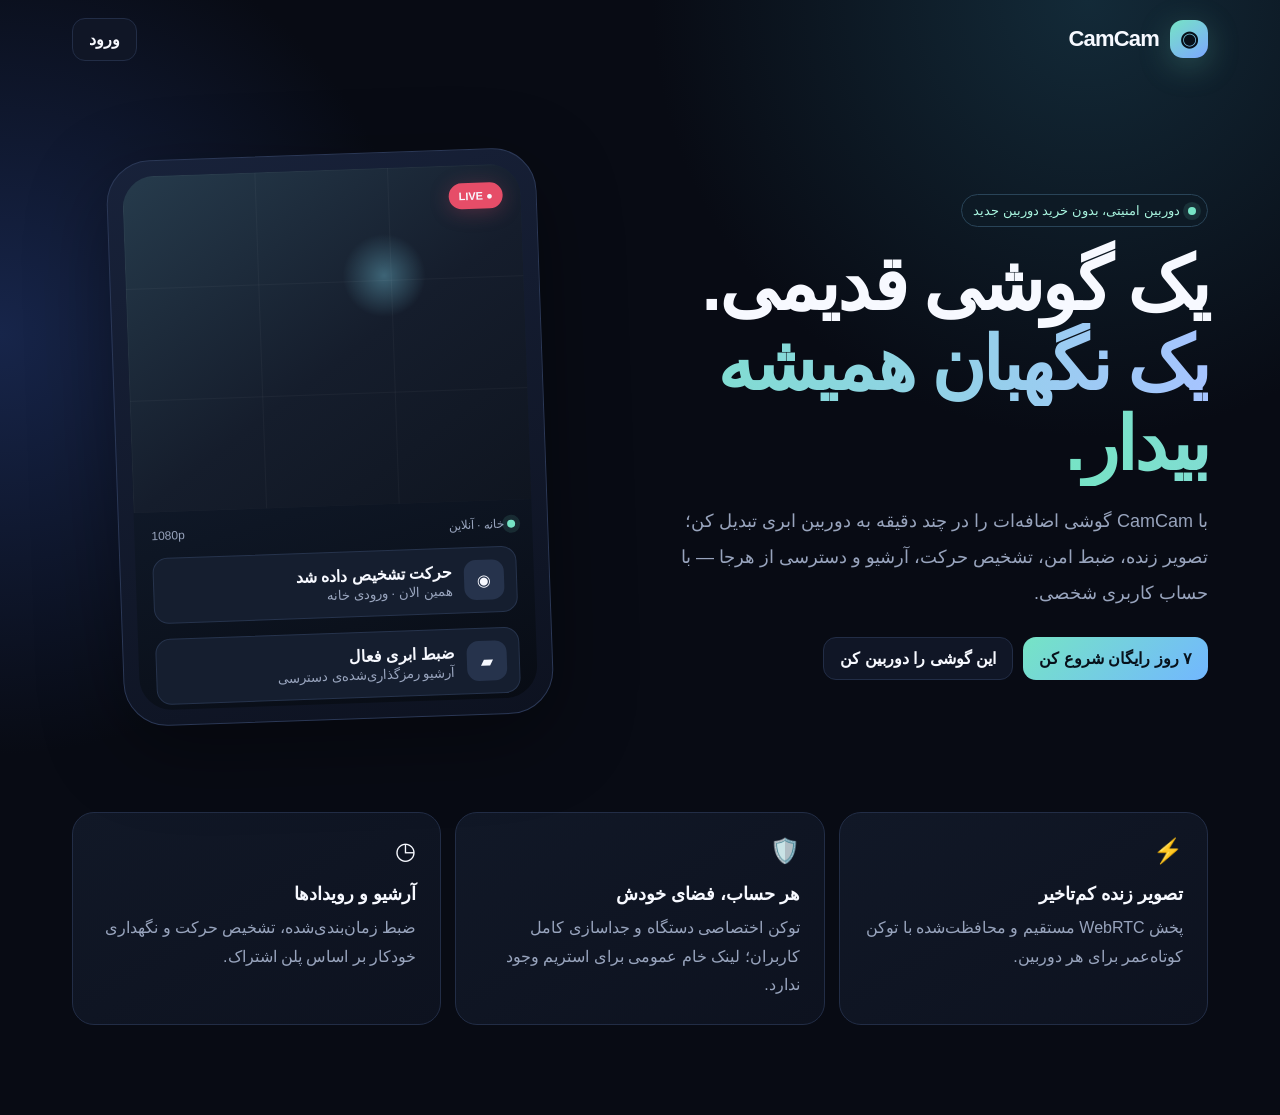
==== web/index.html @ c67c1140 "feat: build CamCam secure camera SaaS MVP" ====
<!doctype html>
<html lang="fa" dir="rtl">
<head>
<meta charset="utf-8"><meta name="viewport" content="width=device-width,initial-scale=1,viewport-fit=cover">
<meta name="theme-color" content="#0b1020"><meta name="description" content="CamCam — گوشی قدیمی‌ات را به دوربین امنیتی هوشمند تبدیل کن.">
<link rel="manifest" href="/static/manifest.webmanifest"><title>CamCam — دوربین هوشمند ابری</title>
<style>
:root{--bg:#080b14;--card:#101626;--card2:#151d31;--text:#f7f9ff;--muted:#98a4bd;--line:#222d46;--accent:#76e4c5;--accent2:#7da7ff;--danger:#ff6f91;--warn:#ffcc66;--shadow:0 24px 80px rgba(0,0,0,.35)}*{box-sizing:border-box}body{margin:0;font-family:Vazirmatn,Tahoma,Arial,sans-serif;background:radial-gradient(circle at 85% 0,#132a38 0,transparent 28%),radial-gradient(circle at 0 30%,#17254a 0,transparent 28%),var(--bg);color:var(--text);min-height:100vh}button,input{font:inherit}button{cursor:pointer}.shell{max-width:1180px;margin:auto;padding:0 22px}.nav{height:78px;display:flex;align-items:center;justify-content:space-between;gap:16px}.brand{display:flex;align-items:center;gap:11px;font-weight:900;font-size:22px;letter-spacing:-.8px}.logo{width:38px;height:38px;border-radius:13px;background:linear-gradient(145deg,var(--accent),var(--accent2));display:grid;place-items:center;box-shadow:0 8px 32px rgba(118,228,197,.25);color:#071019}.logo:after{content:'◉';font-size:21px}.nav-actions{display:flex;gap:9px}.btn{border:1px solid var(--line);background:var(--card);color:var(--text);padding:11px 16px;border-radius:13px;font-weight:700;transition:.2s}.btn:hover{transform:translateY(-1px);border-color:#415171}.btn.primary{border:0;background:linear-gradient(135deg,var(--accent),#72b7ff);color:#07111b}.btn.danger{color:#ffd8df;border-color:#5c2e3a}.btn.small{padding:8px 11px;border-radius:10px;font-size:13px}.hero{padding:76px 0 92px;display:grid;grid-template-columns:1.05fr .95fr;align-items:center;gap:50px}.eyebrow{display:inline-flex;gap:8px;align-items:center;padding:8px 11px;border:1px solid #294458;background:#0d1a25;border-radius:99px;color:#a8f5df;font-size:13px}.hero h1{font-size:clamp(42px,6vw,74px);line-height:1.08;margin:18px 0;letter-spacing:-2.8px}.hero h1 span{background:linear-gradient(90deg,var(--accent),#a6c4ff);-webkit-background-clip:text;color:transparent}.hero p{color:var(--muted);font-size:18px;line-height:2;max-width:660px}.hero-actions{display:flex;gap:10px;margin-top:26px;flex-wrap:wrap}.phone{width:min(100%,430px);aspect-ratio:.76;margin:auto;border:1px solid #2b3856;background:linear-gradient(160deg,#18223a,#0d1220);border-radius:44px;padding:15px;box-shadow:var(--shadow);transform:rotate(-2deg)}.screen{height:100%;border-radius:32px;overflow:hidden;position:relative;background:linear-gradient(165deg,#17253c,#080c14)}.fake-video{height:63%;background:radial-gradient(circle at 65% 32%,#3d6476,transparent 12%),linear-gradient(145deg,#263b4c,#151d2c 55%,#0f1520);position:relative}.fake-video:after{content:'● LIVE';position:absolute;top:18px;right:18px;background:#e64d68;padding:7px 10px;border-radius:99px;font-size:11px;font-weight:900;box-shadow:0 3px 20px #e64d6845}.fake-grid{position:absolute;inset:0;background-image:linear-gradient(#ffffff09 1px,transparent 1px),linear-gradient(90deg,#ffffff09 1px,transparent 1px);background-size:33.33% 33.33%}.fake-body{padding:17px}.status-row{display:flex;justify-content:space-between;color:var(--muted);font-size:12px}.pulse{width:8px;height:8px;border-radius:50%;background:var(--accent);display:inline-block;box-shadow:0 0 0 5px #76e4c51d}.event{margin-top:15px;padding:12px;background:#151e2f;border:1px solid #26334c;border-radius:15px;display:flex;align-items:center;gap:12px}.event-icon{width:40px;height:40px;background:#26334c;border-radius:12px;display:grid;place-items:center}.event small{color:var(--muted)}.features{display:grid;grid-template-columns:repeat(3,1fr);gap:14px;padding-bottom:90px}.feature{background:linear-gradient(150deg,#111827,#0d121f);border:1px solid var(--line);border-radius:22px;padding:24px}.feature b{display:block;font-size:18px;margin-bottom:9px}.feature p{color:var(--muted);line-height:1.8;margin:0}.feature .ico{font-size:24px;margin-bottom:18px}.hidden{display:none!important}.auth-wrap{min-height:calc(100vh - 78px);display:grid;place-items:center;padding:30px}.auth-card{width:min(100%,450px);background:#0f1523e8;border:1px solid var(--line);border-radius:25px;padding:28px;box-shadow:var(--shadow);backdrop-filter:blur(16px)}.auth-card h2{margin:0 0 7px}.auth-card>p{color:var(--muted);margin:0 0 23px}.field{display:grid;gap:7px;margin:14px 0}.field label{font-size:13px;color:#c5cee0}.field input{width:100%;background:#0a0f1a;border:1px solid #25314a;border-radius:13px;padding:13px;color:var(--text);outline:0}.field input:focus{border-color:#6c98df}.auth-tabs{display:grid;grid-template-columns:1fr 1fr;background:#090e19;border-radius:12px;padding:4px;margin-bottom:18px}.auth-tabs button{background:transparent;color:var(--muted);border:0;padding:9px;border-radius:9px}.auth-tabs button.active{background:#1c263c;color:var(--text)}.wide{width:100%}.error{color:#ff9aad;font-size:13px;min-height:19px}.app-layout{display:grid;grid-template-columns:235px 1fr;gap:18px;padding-bottom:40px}.sidebar{background:#0e1421;border:1px solid var(--line);border-radius:22px;padding:15px;height:fit-content;position:sticky;top:16px}.side-link{display:flex;align-items:center;gap:11px;width:100%;padding:12px;border:0;background:transparent;color:var(--muted);border-radius:12px;text-align:right;margin:3px 0}.side-link.active,.side-link:hover{background:#182136;color:var(--text)}.main{min-width:0}.topline{display:flex;align-items:center;justify-content:space-between;gap:12px;margin-bottom:18px}.topline h2{margin:0}.muted{color:var(--muted)}.stats{display:grid;grid-template-columns:repeat(4,1fr);gap:12px;margin-bottom:18px}.stat{padding:18px;background:var(--card);border:1px solid var(--line);border-radius:18px}.stat small{color:var(--muted)}.stat strong{font-size:25px;display:block;margin-top:7px}.grid{display:grid;grid-template-columns:repeat(2,1fr);gap:14px}.panel{background:var(--card);border:1px solid var(--line);border-radius:20px;padding:18px}.panel h3{margin:0 0 14px}.camera-card{border:1px solid #27324a;background:#0c111c;border-radius:17px;overflow:hidden}.cam-preview{aspect-ratio:16/9;background:linear-gradient(145deg,#1c2b3b,#080c13);display:grid;place-items:center;color:#71809b;position:relative}.cam-preview .online{position:absolute;top:12px;right:12px;background:#10382f;color:#98f1d7;padding:5px 9px;border-radius:99px;font-size:11px}.cam-preview .offline{position:absolute;top:12px;right:12px;background:#3a2530;color:#ffb0c1;padding:5px 9px;border-radius:99px;font-size:11px}.cam-info{padding:13px}.cam-info b{display:block}.cam-info small{color:var(--muted)}.cam-actions{display:flex;gap:7px;margin-top:11px;flex-wrap:wrap}.empty{padding:36px 16px;text-align:center;color:var(--muted);border:1px dashed #2a3854;border-radius:17px}.modal-back{position:fixed;inset:0;background:#03050ab8;z-index:50;display:grid;place-items:center;padding:20px}.modal{width:min(100%,540px);background:#101726;border:1px solid #2d3b58;border-radius:24px;padding:22px;box-shadow:var(--shadow)}.modal h3{margin-top:0}.pair-code{font:800 38px ui-monospace,monospace;letter-spacing:6px;text-align:center;padding:19px;background:#080d17;border:1px dashed #3d547a;border-radius:15px;margin:17px 0;direction:ltr}.video-shell{background:#05080e;border-radius:17px;overflow:hidden;aspect-ratio:16/9;position:relative}.video-shell video{width:100%;height:100%;object-fit:contain;background:#000}.live-label{position:absolute;right:12px;top:12px;background:#e84f68;border-radius:99px;padding:5px 9px;font-size:11px;font-weight:bold}.list{display:grid;gap:8px}.list-row{display:flex;align-items:center;justify-content:space-between;gap:12px;background:#0c111c;border:1px solid #222e46;border-radius:13px;padding:12px}.list-row small{color:var(--muted)}.plans{display:grid;grid-template-columns:1fr 1fr;gap:12px}.plan{padding:20px;background:#0d1320;border:1px solid #27334d;border-radius:18px}.plan.pro{border-color:#376b72;background:linear-gradient(145deg,#102227,#0c1421)}.price{font-size:26px;font-weight:900;margin:12px 0}.toast{position:fixed;left:20px;bottom:20px;z-index:80;background:#152237;border:1px solid #31506a;color:#fff;padding:12px 16px;border-radius:13px;box-shadow:var(--shadow);max-width:360px}.desktop-only{display:block}@media(max-width:900px){.hero{grid-template-columns:1fr;padding-top:40px}.phone{max-width:360px}.features{grid-template-columns:1fr}.app-layout{grid-template-columns:1fr}.sidebar{position:static;display:flex;overflow:auto}.side-link{white-space:nowrap}.stats{grid-template-columns:1fr 1fr}.grid{grid-template-columns:1fr}.desktop-only{display:none}}@media(max-width:560px){.shell{padding:0 14px}.nav{height:68px}.hero h1{letter-spacing:-1.5px}.hero{padding-bottom:55px}.hero p{font-size:16px}.stats{grid-template-columns:1fr 1fr}.plans{grid-template-columns:1fr}.topline{align-items:flex-start;flex-direction:column}.nav .secondary-nav{display:none}}
</style>
</head>
<body>
<div class="shell"><nav class="nav"><div class="brand"><span class="logo"></span>CamCam</div><div class="nav-actions"><button id="cameraModeTop" class="btn secondary-nav hidden" onclick="location.href='/camera'">📱 حالت دوربین</button><button id="authTop" class="btn" onclick="showAuth()">ورود</button><button id="dashTop" class="btn primary hidden" onclick="showDashboard()">داشبورد</button></div></nav></div>
<main id="landing"><div class="shell"><section class="hero"><div><div class="eyebrow"><span class="pulse"></span> دوربین امنیتی، بدون خرید دوربین جدید</div><h1>یک گوشی قدیمی.<br><span>یک نگهبان همیشه بیدار.</span></h1><p>با CamCam گوشی اضافه‌ات را در چند دقیقه به دوربین ابری تبدیل کن؛ تصویر زنده، ضبط امن، تشخیص حرکت، آرشیو و دسترسی از هرجا — با حساب کاربری شخصی.</p><div class="hero-actions"><button class="btn primary" onclick="showAuth('register')">۷ روز رایگان شروع کن</button><button class="btn" onclick="location.href='/camera'">این گوشی را دوربین کن</button></div></div><div class="phone"><div class="screen"><div class="fake-video"><div class="fake-grid"></div></div><div class="fake-body"><div class="status-row"><span><i class="pulse"></i> خانه · آنلاین</span><span>1080p</span></div><div class="event"><span class="event-icon">◉</span><div><b>حرکت تشخیص داده شد</b><br><small>همین الان · ورودی خانه</small></div></div><div class="event"><span class="event-icon">▰</span><div><b>ضبط ابری فعال</b><br><small>آرشیو رمزگذاری‌شده‌ی دسترسی</small></div></div></div></div></div></section><section class="features"><div class="feature"><div class="ico">⚡</div><b>تصویر زنده کم‌تاخیر</b><p>پخش WebRTC مستقیم و محافظت‌شده با توکن کوتاه‌عمر برای هر دوربین.</p></div><div class="feature"><div class="ico">🛡️</div><b>هر حساب، فضای خودش</b><p>توکن اختصاصی دستگاه و جداسازی کامل کاربران؛ لینک خام عمومی برای استریم وجود ندارد.</p></div><div class="feature"><div class="ico">◷</div><b>آرشیو و رویدادها</b><p>ضبط زمان‌بندی‌شده، تشخیص حرکت و نگهداری خودکار بر اساس پلن اشتراک.</p></div></section></div></main>
<section id="auth" class="hidden"><div class="auth-wrap"><div class="auth-card"><div class="auth-tabs"><button id="tabLogin" class="active" onclick="setAuthMode('login')">ورود</button><button id="tabRegister" onclick="setAuthMode('register')">ثبت‌نام</button></div><h2 id="authTitle">خوش برگشتی 👋</h2><p id="authDesc">برای دیدن دوربین‌ها وارد حسابت شو.</p><form onsubmit="submitAuth(event)"><div class="field"><label>ایمیل</label><input id="email" type="email" autocomplete="email" required placeholder="you@example.com"></div><div class="field"><label>رمز عبور</label><input id="password" type="password" minlength="10" autocomplete="current-password" required placeholder="حداقل ۱۰ کاراکتر"></div><div id="authError" class="error"></div><button id="authSubmit" class="btn primary wide">ورود</button></form><button class="btn wide" style="margin-top:9px" onclick="showLanding()">بازگشت</button></div></div></section>
<section id="dashboard" class="hidden"><div class="shell"><div class="app-layout"><aside class="sidebar"><button class="side-link active" onclick="switchView('home',this)">⌂ نمای کلی</button><button class="side-link" onclick="switchView('billing',this)">◇ اشتراک</button><button class="side-link" onclick="location.href='/camera'">◉ حالت دوربین</button><button class="side-link" onclick="logout()">↪ خروج</button></aside><div class="main"><div id="homeView"><div class="topline"><div><h2>دوربین‌های من</h2><div id="accountLine" class="muted"></div></div><button class="btn primary" onclick="addCamera()">＋ افزودن دوربین</button></div><div class="stats"><div class="stat"><small>وضعیت پلن</small><strong id="planStat">—</strong></div><div class="stat"><small>دوربین‌ها</small><strong id="camStat">—</strong></div><div class="stat"><small>آنلاین</small><strong id="onlineStat">—</strong></div><div class="stat"><small>مدت نگهداری</small><strong id="retentionStat">—</strong></div></div><div id="cameraGrid" class="grid"></div><div id="detailPanel" class="panel hidden" style="margin-top:14px"><div class="topline"><h3 id="detailTitle">نمای زنده</h3><button class="btn small" onclick="closeDetail()">بستن</button></div><div id="videoBox" class="video-shell"><video id="liveVideo" autoplay playsinline controls muted></video><span class="live-label">LIVE</span></div><div class="grid" style="margin-top:14px"><div><h3>رویدادهای اخیر</h3><div id="eventList" class="list"></div></div><div><h3>آرشیو ضبط</h3><div id="recordList" class="list"></div></div></div></div></div><div id="billingView" class="hidden"><div class="topline"><div><h2>اشتراک CamCam</h2><div class="muted">قیمت و امکانات هر پلن را انتخاب کن.</div></div></div><div id="plans" class="plans"></div><div class="panel" style="margin-top:14px"><h3>سابقه پرداخت</h3><div id="paymentList" class="list"></div></div></div></div></div></div></section>
<div id="modalBack" class="modal-back hidden"><div class="modal" id="modal"></div></div><div id="toast" class="toast hidden"></div>
<script>
let authMode='login',me=null,devices=[],watchPC=null;
const $=id=>document.getElementById(id);const esc=s=>String(s??'').replace(/[&<>"']/g,m=>({'&':'&amp;','<':'&lt;','>':'&gt;','"':'&quot;',"'":'&#039;'}[m]));
async function api(url,opt={}){const r=await fetch(url,{credentials:'include',headers:{'Content-Type':'application/json',...(opt.headers||{})},...opt});let data=null;try{data=await r.json()}catch{}if(!r.ok){const e=new Error(data?.detail||'خطای ارتباط با سرور');e.status=r.status;throw e}return data}
function section(name){['landing','auth','dashboard'].forEach(x=>$(x).classList.toggle('hidden',x!==name));scrollTo(0,0)}
function showLanding(){section('landing')}function showAuth(mode='login'){setAuthMode(mode);section('auth')}function showDashboard(){section('dashboard');loadDashboard()}
function setAuthMode(mode){authMode=mode;$('tabLogin').classList.toggle('active',mode==='login');$('tabRegister').classList.toggle('active',mode==='register');$('authTitle').textContent=mode==='login'?'خوش برگشتی 👋':'CamCam خودت را بساز';$('authDesc').textContent=mode==='login'?'برای دیدن دوربین‌ها وارد حسابت شو.':'۷ روز رایگان؛ بدون نیاز به پرداخت اولیه.';$('authSubmit').textContent=mode==='login'?'ورود':'ساخت حساب';$('password').autocomplete=mode==='login'?'current-password':'new-password';$('authError').textContent=''}
async function submitAuth(e){e.preventDefault();$('authError').textContent='';try{await api('/api/auth/'+(authMode==='login'?'login':'register'),{method:'POST',body:JSON.stringify({email:$('email').value,password:$('password').value})});await boot();showDashboard();toast(authMode==='login'?'وارد شدی':'حسابت ساخته شد؛ ۷ روز رایگان فعال است')}catch(err){$('authError').textContent=err.message}}
async function logout(){try{await api('/api/auth/logout',{method:'POST'})}catch{}me=null;section('landing');syncNav()}
function syncNav(){const on=!!me;$('authTop').classList.toggle('hidden',on);$('dashTop').classList.toggle('hidden',!on);$('cameraModeTop').classList.toggle('hidden',!on)}
async function boot(){try{me=await api('/api/me');syncNav()}catch{me=null;syncNav()}const q=new URLSearchParams(location.search);if(q.get('payment')){toast(q.get('payment')==='success'?'پرداخت با موفقیت ثبت شد ✅':q.get('payment')==='pending'?'پرداخت در حال بررسی است':'پرداخت تکمیل نشد');history.replaceState({},'',location.pathname)}}
function fmtDate(v){if(!v)return'—';try{return new Date(v).toLocaleString('fa-IR')}catch{return v}}function toman(r){return Math.round(Number(r)/10).toLocaleString('fa-IR')+' تومان'}
function entitlementLabel(p){return({trial:'آزمایشی',starter:'Starter',pro:'Pro',expired:'منقضی'})[p]||p}
async function loadDashboard(){try{me=await api('/api/me');devices=await api('/api/devices');$('accountLine').textContent=me.email;$('planStat').textContent=entitlementLabel(me.entitlement.plan);$('camStat').textContent=devices.length+' / '+me.entitlement.camera_limit;$('onlineStat').textContent=devices.filter(d=>d.online).length;$('retentionStat').textContent=me.entitlement.retention_days+' روز';renderDevices();loadBilling()}catch(e){if(e.status===401){me=null;syncNav();showAuth()}else toast(e.message)}}
function renderDevices(){const grid=$('cameraGrid');if(!devices.length){grid.innerHTML='<div class="empty" style="grid-column:1/-1">هنوز دوربینی نداری.<br><br><button class="btn primary" onclick="addCamera()">اولین دوربین را اضافه کن</button></div>';return}grid.innerHTML=devices.map(d=>`<div class="camera-card"><div class="cam-preview"><span class="${d.online?'online':'offline'}">${d.online?'● آنلاین':'● آفلاین'}</span><span style="font-size:36px">◉</span></div><div class="cam-info"><b>${esc(d.name)}</b><small>${d.last_seen_at?'آخرین ارتباط: '+fmtDate(d.last_seen_at):'هنوز Pair نشده'}</small><div class="cam-actions"><button class="btn small primary" onclick="watch('${d.id}','${esc(d.name)}')">نمای زنده</button><button class="btn small" onclick="pairCode('${d.id}')">Pair</button><button class="btn small danger" onclick="removeCamera('${d.id}')">حذف</button></div></div></div>`).join('')}
async function addCamera(){const name=prompt('اسم دوربین را وارد کن (مثلاً ورودی خانه):','دوربین خانه');if(!name)return;try{const d=await api('/api/devices',{method:'POST',body:JSON.stringify({name})});showPairModal(d.pairing_code);await loadDashboard()}catch(e){toast(e.message)}}
async function pairCode(id){try{const d=await api(`/api/devices/${id}/pair-code`,{method:'POST'});showPairModal(d.pairing_code)}catch(e){toast(e.message)}}
function showPairModal(code){$('modal').innerHTML=`<h3>اتصال گوشی دوربین</h3><p class="muted">روی گوشی‌ای که می‌خواهی دوربین شود، <b>camcam.smarbiz.sbs/camera</b> را باز کن و این کد یک‌بارمصرف را وارد کن. کد ۱۰ دقیقه اعتبار دارد.</p><div class="pair-code">${esc(code)}</div><button class="btn primary wide" onclick="location.href='/camera'">باز کردن حالت دوربین روی همین گوشی</button><button class="btn wide" style="margin-top:8px" onclick="closeModal()">بستن</button>`;$('modalBack').classList.remove('hidden')}function closeModal(){$('modalBack').classList.add('hidden')}
async function removeCamera(id){if(!confirm('این دوربین از حسابت حذف شود؟'))return;try{await api(`/api/devices/${id}`,{method:'DELETE'});await loadDashboard()}catch(e){toast(e.message)}}
function waitIce(pc){return pc.iceGatheringState==='complete'?Promise.resolve():new Promise(ok=>{const f=()=>{if(pc.iceGatheringState==='complete'){pc.removeEventListener('icegatheringstatechange',f);ok()}};pc.addEventListener('icegatheringstatechange',f);setTimeout(ok,2500)})}
async function watch(id,name){closeDetail(false);$('detailPanel').classList.remove('hidden');$('detailTitle').textContent=name;$('eventList').innerHTML='<div class="muted">در حال دریافت…</div>';$('recordList').innerHTML='<div class="muted">در حال دریافت…</div>';try{const a=await api(`/api/devices/${id}/watch-token`,{method:'POST'});watchPC=new RTCPeerConnection();watchPC.addTransceiver('video',{direction:'recvonly'});watchPC.addTransceiver('audio',{direction:'recvonly'});const stream=new MediaStream();watchPC.ontrack=e=>{stream.addTrack(e.track);$('liveVideo').srcObject=stream};const offer=await watchPC.createOffer();await watchPC.setLocalDescription(offer);await waitIce(watchPC);const r=await fetch(a.whep_url,{method:'POST',headers:{'Content-Type':'application/sdp','Authorization':'Bearer '+a.token},body:watchPC.localDescription.sdp});if(!r.ok)throw new Error('استریم در دسترس نیست؛ دوربین احتمالاً آفلاین است');const sdp=await r.text();await watchPC.setRemoteDescription({type:'answer',sdp});loadEvents(id);loadRecordings(id);$('detailPanel').scrollIntoView({behavior:'smooth',block:'start'})}catch(e){toast(e.message);loadEvents(id);loadRecordings(id)}}
function closeDetail(hide=true){if(watchPC){watchPC.close();watchPC=null}const v=$('liveVideo');if(v.srcObject){v.srcObject.getTracks().forEach(t=>t.stop());v.srcObject=null}if(hide)$('detailPanel').classList.add('hidden')}
async function loadEvents(id){try{const a=await api(`/api/devices/${id}/events`);$('eventList').innerHTML=a.length?a.slice(0,30).map(e=>`<div class="list-row"><div><b>${e.kind==='motion'?'حرکت':esc(e.kind)}</b><br><small>${fmtDate(e.created_at)}</small></div>${e.confidence!=null?`<span>${e.confidence}%</span>`:''}</div>`).join(''):'<div class="empty">هنوز رویدادی ثبت نشده.</div>'}catch(e){$('eventList').innerHTML='<div class="error">'+esc(e.message)+'</div>'}}
async function loadRecordings(id){try{const a=await api(`/api/devices/${id}/recordings`);$('recordList').innerHTML=a.length?a.slice(0,30).map(r=>`<div class="list-row"><div><b>ویدئو</b><br><small>${fmtDate(r.created_at)} · ${(r.size/1048576).toFixed(1)} MB</small></div><a class="btn small" href="${esc(r.url)}" target="_blank">پخش</a></div>`).join(''):'<div class="empty">هنوز فایل ضبط‌شده‌ای نیست.</div>'}catch(e){$('recordList').innerHTML='<div class="error">'+esc(e.message)+'</div>'}}
async function loadBilling(){try{const plans=await api('/api/plans');const grouped={starter:plans.filter(p=>p.name==='Starter'),pro:plans.filter(p=>p.name==='Pro')};$('plans').innerHTML=['starter','pro'].map(k=>{const p=grouped[k][0],year=grouped[k][1];return`<div class="plan ${k==='pro'?'pro':''}"><b>${p.name}</b><div class="price">${toman(p.amount_rial)} <small class="muted" style="font-size:12px">/ ماه</small></div><div class="muted">${p.cameras} دوربین · ${p.retention_days} روز آرشیو</div><button class="btn primary wide" style="margin-top:16px" onclick="checkout('${p.code}')">خرید ماهانه</button><button class="btn wide" style="margin-top:7px" onclick="checkout('${year.code}')">سالانه · ${toman(year.amount_rial)}</button></div>`}).join('');const pays=await api('/api/billing/payments');$('paymentList').innerHTML=pays.length?pays.map(p=>`<div class="list-row"><div><b>${esc(p.plan_code)}</b><br><small>${fmtDate(p.created_at)}</small></div><div>${toman(p.amount_rial)}<br><small>${esc(p.status)}</small></div></div>`).join(''):'<div class="empty">پرداختی ثبت نشده.</div>'}catch(e){console.error(e)}}
async function checkout(code){try{const x=await api('/api/billing/checkout',{method:'POST',body:JSON.stringify({plan_code:code})});location.href=x.redirect_url}catch(e){toast(e.message)}}
function switchView(view,el){document.querySelectorAll('.side-link').forEach(x=>x.classList.remove('active'));if(el)el.classList.add('active');$('homeView').classList.toggle('hidden',view!=='home');$('billingView').classList.toggle('hidden',view!=='billing');if(view==='billing')loadBilling()}
function toast(msg){$('toast').textContent=msg;$('toast').classList.remove('hidden');clearTimeout(window._tt);window._tt=setTimeout(()=>$('toast').classList.add('hidden'),4500)}
$('modalBack').addEventListener('click',e=>{if(e.target===$('modalBack'))closeModal()});if('serviceWorker'in navigator)navigator.serviceWorker.register('/static/sw.js').catch(()=>{});boot();
</script>
</body></html>
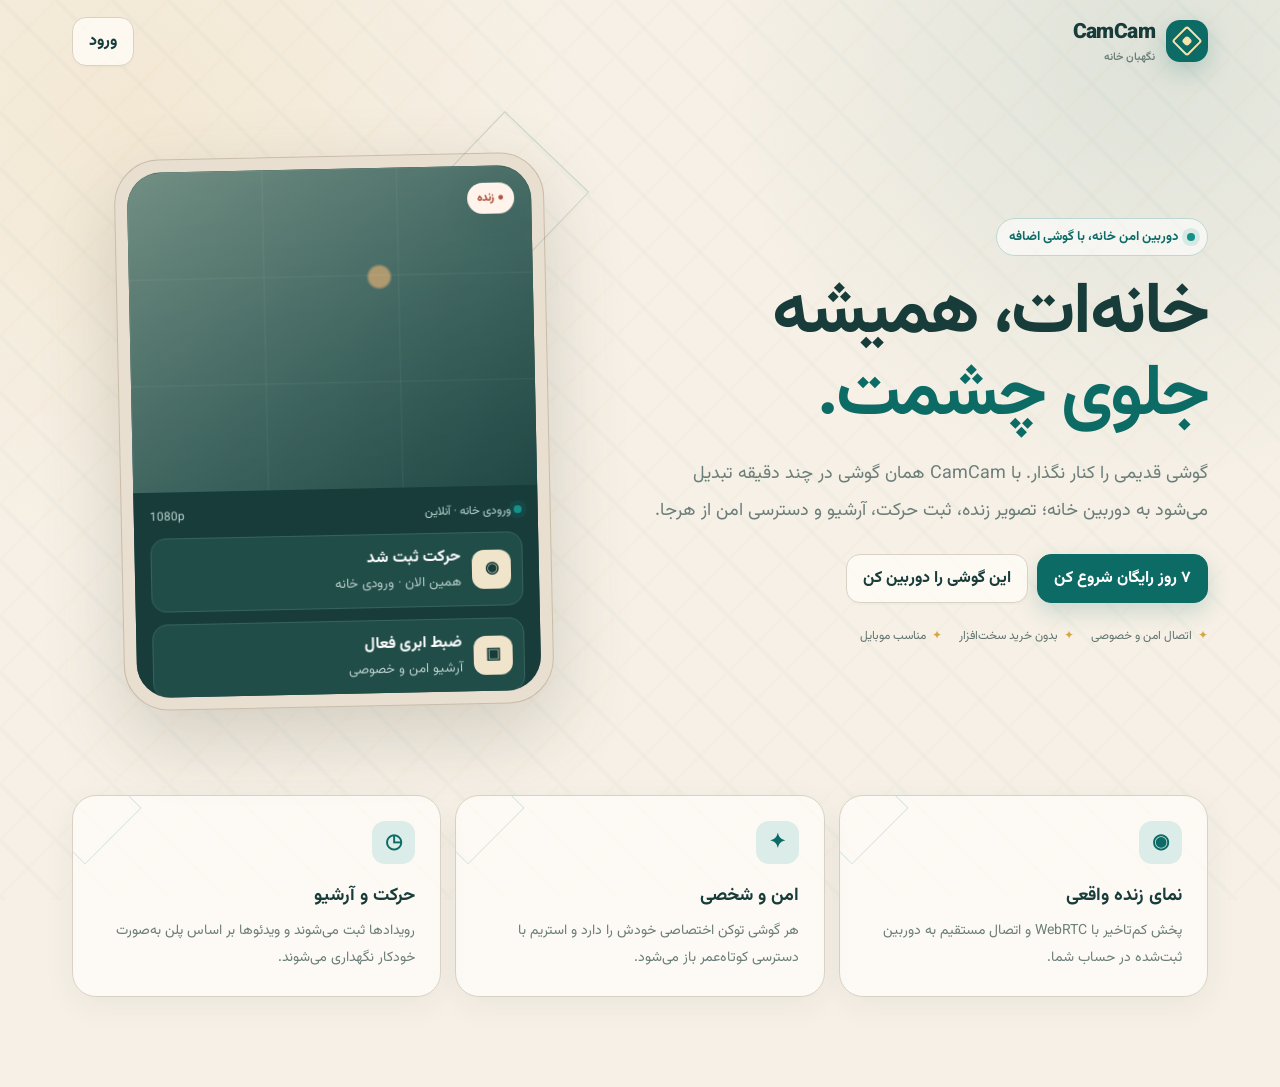
==== commit 13e3c300: "feat: redesign dashboard with modern Iranian identity and harden live viewer" ====
--- a/web/index.html
+++ b/web/index.html
@@ -1,47 +1,81 @@
 <!doctype html>
 <html lang="fa" dir="rtl">
 <head>
-<meta charset="utf-8"><meta name="viewport" content="width=device-width,initial-scale=1,viewport-fit=cover">
-<meta name="theme-color" content="#0b1020"><meta name="description" content="CamCam — گوشی قدیمی‌ات را به دوربین امنیتی هوشمند تبدیل کن.">
-<link rel="manifest" href="/static/manifest.webmanifest"><title>CamCam — دوربین هوشمند ابری</title>
+<meta charset="utf-8">
+<meta name="viewport" content="width=device-width,initial-scale=1,viewport-fit=cover">
+<meta name="theme-color" content="#0d5f5b">
+<meta name="description" content="CamCam — گوشی اضافه‌ات را به دوربین امن خانه تبدیل کن.">
+<link rel="preconnect" href="https://fonts.googleapis.com">
+<link rel="preconnect" href="https://fonts.gstatic.com" crossorigin>
+<link href="https://fonts.googleapis.com/css2?family=Vazirmatn:wght@400;500;600;700;800;900&display=swap" rel="stylesheet">
+<link rel="manifest" href="/static/manifest.webmanifest">
+<title>CamCam — دوربین امن خانه</title>
 <style>
-:root{--bg:#080b14;--card:#101626;--card2:#151d31;--text:#f7f9ff;--muted:#98a4bd;--line:#222d46;--accent:#76e4c5;--accent2:#7da7ff;--danger:#ff6f91;--warn:#ffcc66;--shadow:0 24px 80px rgba(0,0,0,.35)}*{box-sizing:border-box}body{margin:0;font-family:Vazirmatn,Tahoma,Arial,sans-serif;background:radial-gradient(circle at 85% 0,#132a38 0,transparent 28%),radial-gradient(circle at 0 30%,#17254a 0,transparent 28%),var(--bg);color:var(--text);min-height:100vh}button,input{font:inherit}button{cursor:pointer}.shell{max-width:1180px;margin:auto;padding:0 22px}.nav{height:78px;display:flex;align-items:center;justify-content:space-between;gap:16px}.brand{display:flex;align-items:center;gap:11px;font-weight:900;font-size:22px;letter-spacing:-.8px}.logo{width:38px;height:38px;border-radius:13px;background:linear-gradient(145deg,var(--accent),var(--accent2));display:grid;place-items:center;box-shadow:0 8px 32px rgba(118,228,197,.25);color:#071019}.logo:after{content:'◉';font-size:21px}.nav-actions{display:flex;gap:9px}.btn{border:1px solid var(--line);background:var(--card);color:var(--text);padding:11px 16px;border-radius:13px;font-weight:700;transition:.2s}.btn:hover{transform:translateY(-1px);border-color:#415171}.btn.primary{border:0;background:linear-gradient(135deg,var(--accent),#72b7ff);color:#07111b}.btn.danger{color:#ffd8df;border-color:#5c2e3a}.btn.small{padding:8px 11px;border-radius:10px;font-size:13px}.hero{padding:76px 0 92px;display:grid;grid-template-columns:1.05fr .95fr;align-items:center;gap:50px}.eyebrow{display:inline-flex;gap:8px;align-items:center;padding:8px 11px;border:1px solid #294458;background:#0d1a25;border-radius:99px;color:#a8f5df;font-size:13px}.hero h1{font-size:clamp(42px,6vw,74px);line-height:1.08;margin:18px 0;letter-spacing:-2.8px}.hero h1 span{background:linear-gradient(90deg,var(--accent),#a6c4ff);-webkit-background-clip:text;color:transparent}.hero p{color:var(--muted);font-size:18px;line-height:2;max-width:660px}.hero-actions{display:flex;gap:10px;margin-top:26px;flex-wrap:wrap}.phone{width:min(100%,430px);aspect-ratio:.76;margin:auto;border:1px solid #2b3856;background:linear-gradient(160deg,#18223a,#0d1220);border-radius:44px;padding:15px;box-shadow:var(--shadow);transform:rotate(-2deg)}.screen{height:100%;border-radius:32px;overflow:hidden;position:relative;background:linear-gradient(165deg,#17253c,#080c14)}.fake-video{height:63%;background:radial-gradient(circle at 65% 32%,#3d6476,transparent 12%),linear-gradient(145deg,#263b4c,#151d2c 55%,#0f1520);position:relative}.fake-video:after{content:'● LIVE';position:absolute;top:18px;right:18px;background:#e64d68;padding:7px 10px;border-radius:99px;font-size:11px;font-weight:900;box-shadow:0 3px 20px #e64d6845}.fake-grid{position:absolute;inset:0;background-image:linear-gradient(#ffffff09 1px,transparent 1px),linear-gradient(90deg,#ffffff09 1px,transparent 1px);background-size:33.33% 33.33%}.fake-body{padding:17px}.status-row{display:flex;justify-content:space-between;color:var(--muted);font-size:12px}.pulse{width:8px;height:8px;border-radius:50%;background:var(--accent);display:inline-block;box-shadow:0 0 0 5px #76e4c51d}.event{margin-top:15px;padding:12px;background:#151e2f;border:1px solid #26334c;border-radius:15px;display:flex;align-items:center;gap:12px}.event-icon{width:40px;height:40px;background:#26334c;border-radius:12px;display:grid;place-items:center}.event small{color:var(--muted)}.features{display:grid;grid-template-columns:repeat(3,1fr);gap:14px;padding-bottom:90px}.feature{background:linear-gradient(150deg,#111827,#0d121f);border:1px solid var(--line);border-radius:22px;padding:24px}.feature b{display:block;font-size:18px;margin-bottom:9px}.feature p{color:var(--muted);line-height:1.8;margin:0}.feature .ico{font-size:24px;margin-bottom:18px}.hidden{display:none!important}.auth-wrap{min-height:calc(100vh - 78px);display:grid;place-items:center;padding:30px}.auth-card{width:min(100%,450px);background:#0f1523e8;border:1px solid var(--line);border-radius:25px;padding:28px;box-shadow:var(--shadow);backdrop-filter:blur(16px)}.auth-card h2{margin:0 0 7px}.auth-card>p{color:var(--muted);margin:0 0 23px}.field{display:grid;gap:7px;margin:14px 0}.field label{font-size:13px;color:#c5cee0}.field input{width:100%;background:#0a0f1a;border:1px solid #25314a;border-radius:13px;padding:13px;color:var(--text);outline:0}.field input:focus{border-color:#6c98df}.auth-tabs{display:grid;grid-template-columns:1fr 1fr;background:#090e19;border-radius:12px;padding:4px;margin-bottom:18px}.auth-tabs button{background:transparent;color:var(--muted);border:0;padding:9px;border-radius:9px}.auth-tabs button.active{background:#1c263c;color:var(--text)}.wide{width:100%}.error{color:#ff9aad;font-size:13px;min-height:19px}.app-layout{display:grid;grid-template-columns:235px 1fr;gap:18px;padding-bottom:40px}.sidebar{background:#0e1421;border:1px solid var(--line);border-radius:22px;padding:15px;height:fit-content;position:sticky;top:16px}.side-link{display:flex;align-items:center;gap:11px;width:100%;padding:12px;border:0;background:transparent;color:var(--muted);border-radius:12px;text-align:right;margin:3px 0}.side-link.active,.side-link:hover{background:#182136;color:var(--text)}.main{min-width:0}.topline{display:flex;align-items:center;justify-content:space-between;gap:12px;margin-bottom:18px}.topline h2{margin:0}.muted{color:var(--muted)}.stats{display:grid;grid-template-columns:repeat(4,1fr);gap:12px;margin-bottom:18px}.stat{padding:18px;background:var(--card);border:1px solid var(--line);border-radius:18px}.stat small{color:var(--muted)}.stat strong{font-size:25px;display:block;margin-top:7px}.grid{display:grid;grid-template-columns:repeat(2,1fr);gap:14px}.panel{background:var(--card);border:1px solid var(--line);border-radius:20px;padding:18px}.panel h3{margin:0 0 14px}.camera-card{border:1px solid #27324a;background:#0c111c;border-radius:17px;overflow:hidden}.cam-preview{aspect-ratio:16/9;background:linear-gradient(145deg,#1c2b3b,#080c13);display:grid;place-items:center;color:#71809b;position:relative}.cam-preview .online{position:absolute;top:12px;right:12px;background:#10382f;color:#98f1d7;padding:5px 9px;border-radius:99px;font-size:11px}.cam-preview .offline{position:absolute;top:12px;right:12px;background:#3a2530;color:#ffb0c1;padding:5px 9px;border-radius:99px;font-size:11px}.cam-info{padding:13px}.cam-info b{display:block}.cam-info small{color:var(--muted)}.cam-actions{display:flex;gap:7px;margin-top:11px;flex-wrap:wrap}.empty{padding:36px 16px;text-align:center;color:var(--muted);border:1px dashed #2a3854;border-radius:17px}.modal-back{position:fixed;inset:0;background:#03050ab8;z-index:50;display:grid;place-items:center;padding:20px}.modal{width:min(100%,540px);background:#101726;border:1px solid #2d3b58;border-radius:24px;padding:22px;box-shadow:var(--shadow)}.modal h3{margin-top:0}.pair-code{font:800 38px ui-monospace,monospace;letter-spacing:6px;text-align:center;padding:19px;background:#080d17;border:1px dashed #3d547a;border-radius:15px;margin:17px 0;direction:ltr}.video-shell{background:#05080e;border-radius:17px;overflow:hidden;aspect-ratio:16/9;position:relative}.video-shell video{width:100%;height:100%;object-fit:contain;background:#000}.live-label{position:absolute;right:12px;top:12px;background:#e84f68;border-radius:99px;padding:5px 9px;font-size:11px;font-weight:bold}.list{display:grid;gap:8px}.list-row{display:flex;align-items:center;justify-content:space-between;gap:12px;background:#0c111c;border:1px solid #222e46;border-radius:13px;padding:12px}.list-row small{color:var(--muted)}.plans{display:grid;grid-template-columns:1fr 1fr;gap:12px}.plan{padding:20px;background:#0d1320;border:1px solid #27334d;border-radius:18px}.plan.pro{border-color:#376b72;background:linear-gradient(145deg,#102227,#0c1421)}.price{font-size:26px;font-weight:900;margin:12px 0}.toast{position:fixed;left:20px;bottom:20px;z-index:80;background:#152237;border:1px solid #31506a;color:#fff;padding:12px 16px;border-radius:13px;box-shadow:var(--shadow);max-width:360px}.desktop-only{display:block}@media(max-width:900px){.hero{grid-template-columns:1fr;padding-top:40px}.phone{max-width:360px}.features{grid-template-columns:1fr}.app-layout{grid-template-columns:1fr}.sidebar{position:static;display:flex;overflow:auto}.side-link{white-space:nowrap}.stats{grid-template-columns:1fr 1fr}.grid{grid-template-columns:1fr}.desktop-only{display:none}}@media(max-width:560px){.shell{padding:0 14px}.nav{height:68px}.hero h1{letter-spacing:-1.5px}.hero{padding-bottom:55px}.hero p{font-size:16px}.stats{grid-template-columns:1fr 1fr}.plans{grid-template-columns:1fr}.topline{align-items:flex-start;flex-direction:column}.nav .secondary-nav{display:none}}
+:root{
+  --paper:#f6f0e6;--paper2:#fffaf2;--ink:#173c3a;--ink2:#25514e;--muted:#6b7e79;
+  --turq:#0d6b66;--turq2:#159189;--turqSoft:#dcece8;--tile:#1d7872;
+  --saffron:#d7a73f;--clay:#ad573d;--rose:#8f3d45;--line:#d9d1c3;--line2:#c9dfda;
+  --white:#fffdf8;--danger:#a33e4c;--shadow:0 18px 60px rgba(30,67,63,.12);--shadow2:0 10px 28px rgba(30,67,63,.10)
+}
+*{box-sizing:border-box}html{scroll-behavior:smooth}body{margin:0;font-family:'Vazirmatn',Tahoma,Arial,sans-serif;color:var(--ink);background:
+  radial-gradient(circle at 10% 10%,rgba(215,167,63,.11),transparent 30%),
+  radial-gradient(circle at 90% 5%,rgba(13,107,102,.10),transparent 28%),
+  var(--paper);min-height:100vh;overflow-x:hidden}
+body:before{content:'';position:fixed;inset:0;pointer-events:none;opacity:.28;z-index:-1;background-image:
+  linear-gradient(45deg,transparent 47%,rgba(13,107,102,.08) 48%,rgba(13,107,102,.08) 52%,transparent 53%),
+  linear-gradient(-45deg,transparent 47%,rgba(215,167,63,.07) 48%,rgba(215,167,63,.07) 52%,transparent 53%);background-size:56px 56px}
+button,input{font:inherit}button{cursor:pointer}.hidden{display:none!important}.shell{width:min(1180px,100%);margin:auto;padding:0 22px}
+.nav{height:82px;display:flex;align-items:center;justify-content:space-between;gap:16px}.brand{display:flex;align-items:center;gap:11px;font-weight:900;font-size:21px;letter-spacing:-.6px}.brand small{font-size:11px;font-weight:600;color:var(--muted);display:block;letter-spacing:0}.logo{width:42px;height:42px;border-radius:14px;background:var(--turq);display:grid;place-items:center;box-shadow:0 9px 24px rgba(13,107,102,.22);position:relative;overflow:hidden}.logo:before,.logo:after{content:'';position:absolute;width:18px;height:18px;border:2px solid #f6e3ad;transform:rotate(45deg);border-radius:3px}.logo:after{width:8px;height:8px;background:#f6e3ad;border:0}.nav-actions{display:flex;gap:8px;align-items:center}
+.btn{border:1px solid var(--line);background:rgba(255,253,248,.78);color:var(--ink);padding:11px 16px;border-radius:14px;font-weight:750;transition:.2s;box-shadow:0 2px 0 rgba(24,61,58,.02)}.btn:hover{transform:translateY(-1px);border-color:#9dbdb8;background:#fff}.btn.primary{border-color:var(--turq);background:var(--turq);color:#fff;box-shadow:0 9px 22px rgba(13,107,102,.18)}.btn.primary:hover{background:#095b57}.btn.danger{color:var(--danger);border-color:#ddbec1;background:#fff9f8}.btn.small{padding:8px 11px;border-radius:11px;font-size:12px}.wide{width:100%}
+.hero{padding:74px 0 88px;display:grid;grid-template-columns:1.03fr .97fr;align-items:center;gap:54px}.eyebrow{display:inline-flex;align-items:center;gap:9px;padding:8px 12px;border:1px solid #bdd8d3;background:rgba(255,255,255,.58);border-radius:99px;color:var(--turq);font-size:13px;font-weight:700}.pulse{width:8px;height:8px;border-radius:50%;background:var(--turq2);display:inline-block;box-shadow:0 0 0 5px rgba(21,145,137,.13)}.hero h1{font-size:clamp(40px,6vw,72px);line-height:1.14;margin:18px 0 14px;letter-spacing:-2.4px}.hero h1 span{color:var(--turq)}.hero p{color:var(--muted);font-size:18px;line-height:2.05;max-width:650px}.hero-actions{display:flex;gap:9px;margin-top:24px;flex-wrap:wrap}.trustline{display:flex;gap:17px;flex-wrap:wrap;margin-top:24px;color:#61746f;font-size:12px}.trustline span:before{content:'✦';color:var(--saffron);margin-left:6px}
+.phone{width:min(100%,430px);aspect-ratio:.78;margin:auto;border:1px solid #c9bda9;background:#e9dfd0;border-radius:45px;padding:12px;box-shadow:0 30px 80px rgba(73,69,52,.20);transform:rotate(-1.2deg);position:relative}.phone:before{content:'';position:absolute;inset:-18px -22px auto auto;width:115px;height:115px;border:1px solid rgba(13,107,102,.18);transform:rotate(45deg);z-index:-1}.screen{height:100%;border-radius:34px;overflow:hidden;position:relative;background:#173c3a}.fake-video{height:61%;position:relative;background:
+  linear-gradient(rgba(20,55,53,.12),rgba(20,55,53,.18)),
+  radial-gradient(circle at 62% 34%,#c8a978 0 3%,transparent 4%),
+  linear-gradient(145deg,#7f9b8e,#496f69 55%,#234b48)}.fake-video:after{content:'● زنده';position:absolute;top:17px;right:17px;background:#fff3ec;color:var(--clay);padding:7px 10px;border-radius:99px;font-size:11px;font-weight:900;box-shadow:var(--shadow2)}.fake-grid{position:absolute;inset:0;opacity:.36;background-image:linear-gradient(rgba(255,255,255,.18) 1px,transparent 1px),linear-gradient(90deg,rgba(255,255,255,.18) 1px,transparent 1px);background-size:33.333% 33.333%}.fake-body{padding:16px;background:#173c3a;color:#fff;height:39%}.status-row{display:flex;justify-content:space-between;color:#bdd6d2;font-size:12px}.event{margin-top:12px;padding:11px;background:#214d49;border:1px solid #37635e;border-radius:15px;display:flex;align-items:center;gap:11px}.event-icon{width:39px;height:39px;background:#f0e4ca;color:#173c3a;border-radius:12px;display:grid;place-items:center;font-weight:900}.event small{color:#b8cfcb}.features{display:grid;grid-template-columns:repeat(3,1fr);gap:14px;padding-bottom:90px}.feature{background:rgba(255,253,248,.74);border:1px solid var(--line);border-radius:24px;padding:25px;box-shadow:0 8px 32px rgba(43,70,66,.06);position:relative;overflow:hidden}.feature:after{content:'';position:absolute;width:78px;height:78px;left:-28px;top:-28px;border:1px solid rgba(13,107,102,.14);transform:rotate(45deg)}.feature b{display:block;font-size:18px;margin-bottom:8px}.feature p{color:var(--muted);line-height:1.9;margin:0;font-size:14px}.feature .ico{width:43px;height:43px;border-radius:13px;display:grid;place-items:center;background:var(--turqSoft);color:var(--turq);font-size:20px;margin-bottom:18px;font-weight:900}
+.auth-wrap{min-height:calc(100vh - 82px);display:grid;place-items:center;padding:30px}.auth-card{width:min(100%,450px);background:rgba(255,253,248,.88);border:1px solid var(--line);border-radius:28px;padding:28px;box-shadow:var(--shadow);backdrop-filter:blur(18px)}.auth-card h2{margin:0 0 6px;font-size:27px}.auth-card>p{color:var(--muted);margin:0 0 23px}.field{display:grid;gap:7px;margin:14px 0}.field label{font-size:13px;color:#526963}.field input{width:100%;background:#fffdfa;border:1px solid #d2c9bb;border-radius:14px;padding:13px 14px;color:var(--ink);outline:0}.field input:focus{border-color:var(--turq);box-shadow:0 0 0 4px rgba(13,107,102,.08)}.auth-tabs{display:grid;grid-template-columns:1fr 1fr;background:#ece4d8;border-radius:13px;padding:4px;margin-bottom:18px}.auth-tabs button{background:transparent;color:var(--muted);border:0;padding:9px;border-radius:10px;font-weight:700}.auth-tabs button.active{background:#fffdf8;color:var(--turq);box-shadow:0 3px 12px rgba(53,71,65,.08)}.error{color:var(--danger);font-size:13px;min-height:19px}
+.app-layout{display:grid;grid-template-columns:218px 1fr;gap:18px;padding:8px 0 44px}.sidebar{background:rgba(255,253,248,.78);border:1px solid var(--line);border-radius:24px;padding:12px;height:fit-content;position:sticky;top:14px;box-shadow:0 8px 30px rgba(48,75,70,.06)}.side-link{display:flex;align-items:center;gap:10px;width:100%;padding:12px;border:0;background:transparent;color:var(--muted);border-radius:13px;text-align:right;margin:3px 0;font-weight:700}.side-link.active,.side-link:hover{background:var(--turqSoft);color:var(--turq)}.main{min-width:0}.topline{display:flex;align-items:center;justify-content:space-between;gap:12px;margin-bottom:18px}.topline h2,.topline h3{margin:0}.muted{color:var(--muted)}.stats{display:grid;grid-template-columns:repeat(4,1fr);gap:11px;margin-bottom:16px}.stat{padding:17px;background:rgba(255,253,248,.78);border:1px solid var(--line);border-radius:20px;position:relative;overflow:hidden}.stat:after{content:'';position:absolute;width:34px;height:34px;left:-10px;bottom:-10px;border:1px solid rgba(13,107,102,.18);transform:rotate(45deg)}.stat small{color:var(--muted);font-size:12px}.stat strong{font-size:24px;display:block;margin-top:6px;color:var(--ink)}.grid{display:grid;grid-template-columns:repeat(2,1fr);gap:14px}.panel{background:rgba(255,253,248,.86);border:1px solid var(--line);border-radius:23px;padding:18px;box-shadow:0 9px 30px rgba(45,74,69,.05)}.panel h3{margin:0 0 14px}.camera-card{border:1px solid #d3cabd;background:#fffdf8;border-radius:22px;overflow:hidden;box-shadow:0 8px 24px rgba(38,65,61,.07)}.cam-preview{aspect-ratio:16/8.7;background:
+  radial-gradient(circle at 72% 28%,rgba(215,167,63,.34),transparent 17%),
+  linear-gradient(145deg,#b7cbc3,#5f8b83 60%,#2e625d);display:grid;place-items:center;color:#f8efe0;position:relative}.cam-preview:before{content:'';position:absolute;inset:0;opacity:.25;background-image:linear-gradient(rgba(255,255,255,.32) 1px,transparent 1px),linear-gradient(90deg,rgba(255,255,255,.32) 1px,transparent 1px);background-size:33.333% 33.333%}.cam-lens{width:58px;height:58px;border:2px solid rgba(255,255,255,.65);border-radius:50%;display:grid;place-items:center;position:relative}.cam-lens:before{content:'';width:21px;height:21px;background:rgba(255,255,255,.78);border-radius:50%;box-shadow:0 0 0 8px rgba(255,255,255,.12)}.cam-preview .online,.cam-preview .offline{position:absolute;top:12px;right:12px;padding:5px 9px;border-radius:99px;font-size:11px;font-weight:800;box-shadow:0 4px 14px rgba(0,0,0,.08)}.cam-preview .online{background:#edf8f1;color:#25704a}.cam-preview .offline{background:#fff0ef;color:#9c4650}.cam-info{padding:14px}.cam-info b{display:block;font-size:16px}.cam-info small{display:block;color:var(--muted);margin-top:3px}.cam-actions{display:flex;gap:7px;margin-top:12px;flex-wrap:wrap}.empty{padding:36px 16px;text-align:center;color:var(--muted);border:1px dashed #c6bba9;background:rgba(255,253,248,.48);border-radius:18px}.modal-back{position:fixed;inset:0;background:rgba(19,45,43,.48);z-index:50;display:grid;place-items:center;padding:20px;backdrop-filter:blur(7px)}.modal{width:min(100%,540px);background:#fffdf8;border:1px solid #d5cbbc;border-radius:26px;padding:23px;box-shadow:var(--shadow)}.modal h3{margin-top:0}.pair-code{font:900 38px ui-monospace,monospace;letter-spacing:6px;text-align:center;padding:19px;background:#edf4f0;border:1px dashed #7ca8a1;color:var(--turq);border-radius:16px;margin:17px 0;direction:ltr}.video-shell{background:#173c3a;border-radius:18px;overflow:hidden;aspect-ratio:16/9;position:relative}.video-shell video{width:100%;height:100%;object-fit:contain;background:#102b2a}.live-label{position:absolute;right:12px;top:12px;background:#fff3ec;color:var(--clay);border-radius:99px;padding:6px 10px;font-size:11px;font-weight:900}.stream-note{position:absolute;left:12px;bottom:12px;background:rgba(20,54,52,.74);color:#e8f3f0;border:1px solid rgba(255,255,255,.16);border-radius:11px;padding:7px 9px;font-size:11px;backdrop-filter:blur(6px)}.list{display:grid;gap:8px}.list-row{display:flex;align-items:center;justify-content:space-between;gap:12px;background:#fffaf2;border:1px solid #e1d8ca;border-radius:14px;padding:12px}.list-row small{color:var(--muted)}.plans{display:grid;grid-template-columns:1fr 1fr;gap:12px}.plan{padding:20px;background:#fffdf8;border:1px solid #dcd2c4;border-radius:20px}.plan.pro{border-color:#91b7b1;background:linear-gradient(145deg,#f3faf7,#fffaf2)}.price{font-size:26px;font-weight:900;margin:12px 0}.toast{position:fixed;left:18px;bottom:18px;z-index:80;background:#173c3a;border:1px solid #2d5c58;color:#fff;padding:12px 15px;border-radius:14px;box-shadow:var(--shadow);max-width:min(390px,calc(100vw - 36px));font-size:13px}.desktop-only{display:block}
+@media(max-width:900px){.hero{grid-template-columns:1fr;padding-top:42px}.phone{max-width:370px}.features{grid-template-columns:1fr}.app-layout{grid-template-columns:1fr;padding-bottom:94px}.sidebar{position:fixed;z-index:40;bottom:10px;right:12px;left:12px;top:auto;display:grid;grid-template-columns:repeat(4,1fr);padding:7px;border-radius:20px;box-shadow:0 14px 45px rgba(31,64,59,.18);backdrop-filter:blur(16px)}.side-link{margin:0;justify-content:center;flex-direction:column;gap:2px;padding:8px 5px;font-size:10px;white-space:nowrap}.stats{grid-template-columns:1fr 1fr}.grid{grid-template-columns:1fr}.desktop-only{display:none}}
+@media(max-width:560px){.shell{padding:0 13px}.nav{height:68px}.brand{font-size:18px}.logo{width:36px;height:36px;border-radius:12px}.hero{padding:42px 0 56px}.hero h1{font-size:39px;letter-spacing:-1.4px}.hero p{font-size:15px}.phone{border-radius:37px}.screen{border-radius:28px}.stats{grid-template-columns:1fr 1fr}.stat{padding:14px}.stat strong{font-size:19px}.plans{grid-template-columns:1fr}.topline{align-items:flex-start;flex-direction:column}.nav .secondary-nav{display:none}.cam-actions .btn{flex:1}.panel{padding:14px}.toast{bottom:92px}}
 </style>
 </head>
 <body>
-<div class="shell"><nav class="nav"><div class="brand"><span class="logo"></span>CamCam</div><div class="nav-actions"><button id="cameraModeTop" class="btn secondary-nav hidden" onclick="location.href='/camera'">📱 حالت دوربین</button><button id="authTop" class="btn" onclick="showAuth()">ورود</button><button id="dashTop" class="btn primary hidden" onclick="showDashboard()">داشبورد</button></div></nav></div>
-<main id="landing"><div class="shell"><section class="hero"><div><div class="eyebrow"><span class="pulse"></span> دوربین امنیتی، بدون خرید دوربین جدید</div><h1>یک گوشی قدیمی.<br><span>یک نگهبان همیشه بیدار.</span></h1><p>با CamCam گوشی اضافه‌ات را در چند دقیقه به دوربین ابری تبدیل کن؛ تصویر زنده، ضبط امن، تشخیص حرکت، آرشیو و دسترسی از هرجا — با حساب کاربری شخصی.</p><div class="hero-actions"><button class="btn primary" onclick="showAuth('register')">۷ روز رایگان شروع کن</button><button class="btn" onclick="location.href='/camera'">این گوشی را دوربین کن</button></div></div><div class="phone"><div class="screen"><div class="fake-video"><div class="fake-grid"></div></div><div class="fake-body"><div class="status-row"><span><i class="pulse"></i> خانه · آنلاین</span><span>1080p</span></div><div class="event"><span class="event-icon">◉</span><div><b>حرکت تشخیص داده شد</b><br><small>همین الان · ورودی خانه</small></div></div><div class="event"><span class="event-icon">▰</span><div><b>ضبط ابری فعال</b><br><small>آرشیو رمزگذاری‌شده‌ی دسترسی</small></div></div></div></div></div></section><section class="features"><div class="feature"><div class="ico">⚡</div><b>تصویر زنده کم‌تاخیر</b><p>پخش WebRTC مستقیم و محافظت‌شده با توکن کوتاه‌عمر برای هر دوربین.</p></div><div class="feature"><div class="ico">🛡️</div><b>هر حساب، فضای خودش</b><p>توکن اختصاصی دستگاه و جداسازی کامل کاربران؛ لینک خام عمومی برای استریم وجود ندارد.</p></div><div class="feature"><div class="ico">◷</div><b>آرشیو و رویدادها</b><p>ضبط زمان‌بندی‌شده، تشخیص حرکت و نگهداری خودکار بر اساس پلن اشتراک.</p></div></section></div></main>
-<section id="auth" class="hidden"><div class="auth-wrap"><div class="auth-card"><div class="auth-tabs"><button id="tabLogin" class="active" onclick="setAuthMode('login')">ورود</button><button id="tabRegister" onclick="setAuthMode('register')">ثبت‌نام</button></div><h2 id="authTitle">خوش برگشتی 👋</h2><p id="authDesc">برای دیدن دوربین‌ها وارد حسابت شو.</p><form onsubmit="submitAuth(event)"><div class="field"><label>ایمیل</label><input id="email" type="email" autocomplete="email" required placeholder="you@example.com"></div><div class="field"><label>رمز عبور</label><input id="password" type="password" minlength="10" autocomplete="current-password" required placeholder="حداقل ۱۰ کاراکتر"></div><div id="authError" class="error"></div><button id="authSubmit" class="btn primary wide">ورود</button></form><button class="btn wide" style="margin-top:9px" onclick="showLanding()">بازگشت</button></div></div></section>
-<section id="dashboard" class="hidden"><div class="shell"><div class="app-layout"><aside class="sidebar"><button class="side-link active" onclick="switchView('home',this)">⌂ نمای کلی</button><button class="side-link" onclick="switchView('billing',this)">◇ اشتراک</button><button class="side-link" onclick="location.href='/camera'">◉ حالت دوربین</button><button class="side-link" onclick="logout()">↪ خروج</button></aside><div class="main"><div id="homeView"><div class="topline"><div><h2>دوربین‌های من</h2><div id="accountLine" class="muted"></div></div><button class="btn primary" onclick="addCamera()">＋ افزودن دوربین</button></div><div class="stats"><div class="stat"><small>وضعیت پلن</small><strong id="planStat">—</strong></div><div class="stat"><small>دوربین‌ها</small><strong id="camStat">—</strong></div><div class="stat"><small>آنلاین</small><strong id="onlineStat">—</strong></div><div class="stat"><small>مدت نگهداری</small><strong id="retentionStat">—</strong></div></div><div id="cameraGrid" class="grid"></div><div id="detailPanel" class="panel hidden" style="margin-top:14px"><div class="topline"><h3 id="detailTitle">نمای زنده</h3><button class="btn small" onclick="closeDetail()">بستن</button></div><div id="videoBox" class="video-shell"><video id="liveVideo" autoplay playsinline controls muted></video><span class="live-label">LIVE</span></div><div class="grid" style="margin-top:14px"><div><h3>رویدادهای اخیر</h3><div id="eventList" class="list"></div></div><div><h3>آرشیو ضبط</h3><div id="recordList" class="list"></div></div></div></div></div><div id="billingView" class="hidden"><div class="topline"><div><h2>اشتراک CamCam</h2><div class="muted">قیمت و امکانات هر پلن را انتخاب کن.</div></div></div><div id="plans" class="plans"></div><div class="panel" style="margin-top:14px"><h3>سابقه پرداخت</h3><div id="paymentList" class="list"></div></div></div></div></div></div></section>
+<div class="shell"><nav class="nav"><div class="brand"><span class="logo"></span><div>CamCam<small>نگهبان خانه</small></div></div><div class="nav-actions"><button id="cameraModeTop" class="btn secondary-nav hidden" onclick="location.href='/camera'">حالت دوربین</button><button id="authTop" class="btn" onclick="showAuth()">ورود</button><button id="dashTop" class="btn primary hidden" onclick="showDashboard()">داشبورد</button></div></nav></div>
+<main id="landing"><div class="shell"><section class="hero"><div><div class="eyebrow"><span class="pulse"></span> دوربین امن خانه، با گوشی اضافه</div><h1>خانه‌ات، همیشه<br><span>جلوی چشمت.</span></h1><p>گوشی قدیمی را کنار نگذار. با CamCam همان گوشی در چند دقیقه تبدیل می‌شود به دوربین خانه؛ تصویر زنده، ثبت حرکت، آرشیو و دسترسی امن از هرجا.</p><div class="hero-actions"><button class="btn primary" onclick="showAuth('register')">۷ روز رایگان شروع کن</button><button class="btn" onclick="location.href='/camera'">این گوشی را دوربین کن</button></div><div class="trustline"><span>اتصال امن و خصوصی</span><span>بدون خرید سخت‌افزار</span><span>مناسب موبایل</span></div></div><div class="phone"><div class="screen"><div class="fake-video"><div class="fake-grid"></div></div><div class="fake-body"><div class="status-row"><span><i class="pulse"></i> ورودی خانه · آنلاین</span><span>1080p</span></div><div class="event"><span class="event-icon">◉</span><div><b>حرکت ثبت شد</b><br><small>همین الان · ورودی خانه</small></div></div><div class="event"><span class="event-icon">▣</span><div><b>ضبط ابری فعال</b><br><small>آرشیو امن و خصوصی</small></div></div></div></div></div></section><section class="features"><div class="feature"><div class="ico">◉</div><b>نمای زنده واقعی</b><p>پخش کم‌تاخیر با WebRTC و اتصال مستقیم به دوربین ثبت‌شده در حساب شما.</p></div><div class="feature"><div class="ico">✦</div><b>امن و شخصی</b><p>هر گوشی توکن اختصاصی خودش را دارد و استریم با دسترسی کوتاه‌عمر باز می‌شود.</p></div><div class="feature"><div class="ico">◷</div><b>حرکت و آرشیو</b><p>رویدادها ثبت می‌شوند و ویدئوها بر اساس پلن به‌صورت خودکار نگهداری می‌شوند.</p></div></section></div></main>
+<section id="auth" class="hidden"><div class="auth-wrap"><div class="auth-card"><div class="auth-tabs"><button id="tabLogin" class="active" onclick="setAuthMode('login')">ورود</button><button id="tabRegister" onclick="setAuthMode('register')">ثبت‌نام</button></div><h2 id="authTitle">خوش برگشتی</h2><p id="authDesc">برای دیدن دوربین‌ها وارد حسابت شو.</p><form onsubmit="submitAuth(event)"><div class="field"><label>ایمیل</label><input id="email" type="email" autocomplete="email" required placeholder="you@example.com"></div><div class="field"><label>رمز عبور</label><input id="password" type="password" minlength="10" autocomplete="current-password" required placeholder="حداقل ۱۰ کاراکتر"></div><div id="authError" class="error"></div><button id="authSubmit" class="btn primary wide">ورود</button></form><button class="btn wide" style="margin-top:9px" onclick="showLanding()">بازگشت</button></div></div></section>
+<section id="dashboard" class="hidden"><div class="shell"><div class="app-layout"><aside class="sidebar"><button class="side-link active" onclick="switchView('home',this)">⌂ <span>خانه</span></button><button class="side-link" onclick="switchView('billing',this)">◇ <span>اشتراک</span></button><button class="side-link" onclick="location.href='/camera'">◉ <span>دوربین</span></button><button class="side-link" onclick="logout()">↪ <span>خروج</span></button></aside><div class="main"><div id="homeView"><div class="topline"><div><h2>دوربین‌های من</h2><div id="accountLine" class="muted"></div></div><button class="btn primary" onclick="addCamera()">＋ افزودن دوربین</button></div><div class="stats"><div class="stat"><small>وضعیت پلن</small><strong id="planStat">—</strong></div><div class="stat"><small>دوربین‌ها</small><strong id="camStat">—</strong></div><div class="stat"><small>آنلاین</small><strong id="onlineStat">—</strong></div><div class="stat"><small>مدت نگهداری</small><strong id="retentionStat">—</strong></div></div><div id="cameraGrid" class="grid"></div><div id="detailPanel" class="panel hidden" style="margin-top:14px"><div class="topline"><h3 id="detailTitle">نمای زنده</h3><button class="btn small" onclick="closeDetail()">بستن</button></div><div id="videoBox" class="video-shell"><video id="liveVideo" autoplay playsinline controls muted></video><span id="liveState" class="live-label">در حال اتصال</span><span id="streamNote" class="stream-note">در حال آماده‌سازی تصویر…</span></div><div class="grid" style="margin-top:14px"><div><h3>رویدادهای اخیر</h3><div id="eventList" class="list"></div></div><div><h3>آرشیو ضبط</h3><div id="recordList" class="list"></div></div></div></div></div><div id="billingView" class="hidden"><div class="topline"><div><h2>اشتراک CamCam</h2><div class="muted">پلن مناسب تعداد دوربین و مدت آرشیو را انتخاب کن.</div></div></div><div id="plans" class="plans"></div><div class="panel" style="margin-top:14px"><h3>سابقه پرداخت</h3><div id="paymentList" class="list"></div></div></div></div></div></div></section>
 <div id="modalBack" class="modal-back hidden"><div class="modal" id="modal"></div></div><div id="toast" class="toast hidden"></div>
 <script>
-let authMode='login',me=null,devices=[],watchPC=null;
-const $=id=>document.getElementById(id);const esc=s=>String(s??'').replace(/[&<>"']/g,m=>({'&':'&amp;','<':'&lt;','>':'&gt;','"':'&quot;',"'":'&#039;'}[m]));
-async function api(url,opt={}){const r=await fetch(url,{credentials:'include',headers:{'Content-Type':'application/json',...(opt.headers||{})},...opt});let data=null;try{data=await r.json()}catch{}if(!r.ok){const e=new Error(data?.detail||'خطای ارتباط با سرور');e.status=r.status;throw e}return data}
+let authMode='login',me=null,devices=[],watchPC=null,watchRetryTimer=null;
+const $=id=>document.getElementById(id);const esc=s=>String(s??'').replace(/[&<>"']/g,m=>({'&':'&amp;','<':'&lt;','>':'&gt;','"':'&quot;',"'":'&#039;'}[m]));const sleep=ms=>new Promise(r=>setTimeout(r,ms));
+async function api(url,opt={}){let r;try{r=await fetch(url,{credentials:'include',headers:{'Content-Type':'application/json',...(opt.headers||{})},...opt})}catch{throw new Error('ارتباط با سرور قطع شد؛ دوباره تلاش می‌کنم.')}let data=null;try{data=await r.json()}catch{}if(!r.ok){const messages={401:'برای ادامه دوباره وارد حسابت شو.',402:'پلن حساب فعال نیست.',404:'مورد درخواستی پیدا نشد.',429:'درخواست‌ها زیاد شده؛ چند لحظه بعد دوباره امتحان کن.'};const e=new Error(data?.detail||messages[r.status]||'خطای ارتباط با سرور');e.status=r.status;throw e}return data}
 function section(name){['landing','auth','dashboard'].forEach(x=>$(x).classList.toggle('hidden',x!==name));scrollTo(0,0)}
 function showLanding(){section('landing')}function showAuth(mode='login'){setAuthMode(mode);section('auth')}function showDashboard(){section('dashboard');loadDashboard()}
-function setAuthMode(mode){authMode=mode;$('tabLogin').classList.toggle('active',mode==='login');$('tabRegister').classList.toggle('active',mode==='register');$('authTitle').textContent=mode==='login'?'خوش برگشتی 👋':'CamCam خودت را بساز';$('authDesc').textContent=mode==='login'?'برای دیدن دوربین‌ها وارد حسابت شو.':'۷ روز رایگان؛ بدون نیاز به پرداخت اولیه.';$('authSubmit').textContent=mode==='login'?'ورود':'ساخت حساب';$('password').autocomplete=mode==='login'?'current-password':'new-password';$('authError').textContent=''}
-async function submitAuth(e){e.preventDefault();$('authError').textContent='';try{await api('/api/auth/'+(authMode==='login'?'login':'register'),{method:'POST',body:JSON.stringify({email:$('email').value,password:$('password').value})});await boot();showDashboard();toast(authMode==='login'?'وارد شدی':'حسابت ساخته شد؛ ۷ روز رایگان فعال است')}catch(err){$('authError').textContent=err.message}}
+function setAuthMode(mode){authMode=mode;$('tabLogin').classList.toggle('active',mode==='login');$('tabRegister').classList.toggle('active',mode==='register');$('authTitle').textContent=mode==='login'?'خوش برگشتی':'حساب CamCam بساز';$('authDesc').textContent=mode==='login'?'برای دیدن دوربین‌ها وارد حسابت شو.':'۷ روز رایگان؛ بدون پرداخت اولیه.';$('authSubmit').textContent=mode==='login'?'ورود':'ساخت حساب';$('password').autocomplete=mode==='login'?'current-password':'new-password';$('authError').textContent=''}
+async function submitAuth(e){e.preventDefault();$('authError').textContent='';try{await api('/api/auth/'+(authMode==='login'?'login':'register'),{method:'POST',body:JSON.stringify({email:$('email').value,password:$('password').value})});await boot();showDashboard();toast(authMode==='login'?'وارد شدی':'حسابت ساخته شد؛ دوره رایگان فعال است')}catch(err){$('authError').textContent=err.message}}
 async function logout(){try{await api('/api/auth/logout',{method:'POST'})}catch{}me=null;section('landing');syncNav()}
 function syncNav(){const on=!!me;$('authTop').classList.toggle('hidden',on);$('dashTop').classList.toggle('hidden',!on);$('cameraModeTop').classList.toggle('hidden',!on)}
-async function boot(){try{me=await api('/api/me');syncNav()}catch{me=null;syncNav()}const q=new URLSearchParams(location.search);if(q.get('payment')){toast(q.get('payment')==='success'?'پرداخت با موفقیت ثبت شد ✅':q.get('payment')==='pending'?'پرداخت در حال بررسی است':'پرداخت تکمیل نشد');history.replaceState({},'',location.pathname)}}
+async function boot(){try{me=await api('/api/me');syncNav()}catch{me=null;syncNav()}const q=new URLSearchParams(location.search);if(q.get('payment')){toast(q.get('payment')==='success'?'پرداخت با موفقیت ثبت شد':q.get('payment')==='pending'?'پرداخت در حال بررسی است':'پرداخت تکمیل نشد');history.replaceState({},'',location.pathname)}}
 function fmtDate(v){if(!v)return'—';try{return new Date(v).toLocaleString('fa-IR')}catch{return v}}function toman(r){return Math.round(Number(r)/10).toLocaleString('fa-IR')+' تومان'}
-function entitlementLabel(p){return({trial:'آزمایشی',starter:'Starter',pro:'Pro',expired:'منقضی'})[p]||p}
+function entitlementLabel(p){return({trial:'آزمایشی',starter:'پایه',pro:'حرفه‌ای',expired:'منقضی'})[p]||p}
 async function loadDashboard(){try{me=await api('/api/me');devices=await api('/api/devices');$('accountLine').textContent=me.email;$('planStat').textContent=entitlementLabel(me.entitlement.plan);$('camStat').textContent=devices.length+' / '+me.entitlement.camera_limit;$('onlineStat').textContent=devices.filter(d=>d.online).length;$('retentionStat').textContent=me.entitlement.retention_days+' روز';renderDevices();loadBilling()}catch(e){if(e.status===401){me=null;syncNav();showAuth()}else toast(e.message)}}
-function renderDevices(){const grid=$('cameraGrid');if(!devices.length){grid.innerHTML='<div class="empty" style="grid-column:1/-1">هنوز دوربینی نداری.<br><br><button class="btn primary" onclick="addCamera()">اولین دوربین را اضافه کن</button></div>';return}grid.innerHTML=devices.map(d=>`<div class="camera-card"><div class="cam-preview"><span class="${d.online?'online':'offline'}">${d.online?'● آنلاین':'● آفلاین'}</span><span style="font-size:36px">◉</span></div><div class="cam-info"><b>${esc(d.name)}</b><small>${d.last_seen_at?'آخرین ارتباط: '+fmtDate(d.last_seen_at):'هنوز Pair نشده'}</small><div class="cam-actions"><button class="btn small primary" onclick="watch('${d.id}','${esc(d.name)}')">نمای زنده</button><button class="btn small" onclick="pairCode('${d.id}')">Pair</button><button class="btn small danger" onclick="removeCamera('${d.id}')">حذف</button></div></div></div>`).join('')}
+function renderDevices(){const grid=$('cameraGrid');if(!devices.length){grid.innerHTML='<div class="empty" style="grid-column:1/-1">هنوز دوربینی اضافه نکردی.<br><br><button class="btn primary" onclick="addCamera()">اولین دوربین را اضافه کن</button></div>';return}grid.innerHTML=devices.map(d=>`<div class="camera-card"><div class="cam-preview"><span class="${d.online?'online':'offline'}">${d.online?'● آنلاین':'● آفلاین'}</span><span class="cam-lens"></span></div><div class="cam-info"><b>${esc(d.name)}</b><small>${d.last_seen_at?'آخرین ارتباط: '+fmtDate(d.last_seen_at):'هنوز متصل نشده'}</small><div class="cam-actions"><button class="btn small primary" onclick="watch('${d.id}','${esc(d.name)}')">نمای زنده</button><button class="btn small" onclick="pairCode('${d.id}')">کد اتصال</button><button class="btn small danger" onclick="removeCamera('${d.id}')">حذف</button></div></div></div>`).join('')}
 async function addCamera(){const name=prompt('اسم دوربین را وارد کن (مثلاً ورودی خانه):','دوربین خانه');if(!name)return;try{const d=await api('/api/devices',{method:'POST',body:JSON.stringify({name})});showPairModal(d.pairing_code);await loadDashboard()}catch(e){toast(e.message)}}
 async function pairCode(id){try{const d=await api(`/api/devices/${id}/pair-code`,{method:'POST'});showPairModal(d.pairing_code)}catch(e){toast(e.message)}}
 function showPairModal(code){$('modal').innerHTML=`<h3>اتصال گوشی دوربین</h3><p class="muted">روی گوشی‌ای که می‌خواهی دوربین شود، <b>camcam.smarbiz.sbs/camera</b> را باز کن و این کد یک‌بارمصرف را وارد کن. کد ۱۰ دقیقه اعتبار دارد.</p><div class="pair-code">${esc(code)}</div><button class="btn primary wide" onclick="location.href='/camera'">باز کردن حالت دوربین روی همین گوشی</button><button class="btn wide" style="margin-top:8px" onclick="closeModal()">بستن</button>`;$('modalBack').classList.remove('hidden')}function closeModal(){$('modalBack').classList.add('hidden')}
 async function removeCamera(id){if(!confirm('این دوربین از حسابت حذف شود؟'))return;try{await api(`/api/devices/${id}`,{method:'DELETE'});await loadDashboard()}catch(e){toast(e.message)}}
-function waitIce(pc){return pc.iceGatheringState==='complete'?Promise.resolve():new Promise(ok=>{const f=()=>{if(pc.iceGatheringState==='complete'){pc.removeEventListener('icegatheringstatechange',f);ok()}};pc.addEventListener('icegatheringstatechange',f);setTimeout(ok,2500)})}
-async function watch(id,name){closeDetail(false);$('detailPanel').classList.remove('hidden');$('detailTitle').textContent=name;$('eventList').innerHTML='<div class="muted">در حال دریافت…</div>';$('recordList').innerHTML='<div class="muted">در حال دریافت…</div>';try{const a=await api(`/api/devices/${id}/watch-token`,{method:'POST'});watchPC=new RTCPeerConnection();watchPC.addTransceiver('video',{direction:'recvonly'});watchPC.addTransceiver('audio',{direction:'recvonly'});const stream=new MediaStream();watchPC.ontrack=e=>{stream.addTrack(e.track);$('liveVideo').srcObject=stream};const offer=await watchPC.createOffer();await watchPC.setLocalDescription(offer);await waitIce(watchPC);const r=await fetch(a.whep_url,{method:'POST',headers:{'Content-Type':'application/sdp','Authorization':'Bearer '+a.token},body:watchPC.localDescription.sdp});if(!r.ok)throw new Error('استریم در دسترس نیست؛ دوربین احتمالاً آفلاین است');const sdp=await r.text();await watchPC.setRemoteDescription({type:'answer',sdp});loadEvents(id);loadRecordings(id);$('detailPanel').scrollIntoView({behavior:'smooth',block:'start'})}catch(e){toast(e.message);loadEvents(id);loadRecordings(id)}}
-function closeDetail(hide=true){if(watchPC){watchPC.close();watchPC=null}const v=$('liveVideo');if(v.srcObject){v.srcObject.getTracks().forEach(t=>t.stop());v.srcObject=null}if(hide)$('detailPanel').classList.add('hidden')}
+function waitIce(pc){return pc.iceGatheringState==='complete'?Promise.resolve():new Promise(ok=>{let done=false;const finish=()=>{if(done)return;done=true;pc.removeEventListener('icegatheringstatechange',f);ok()};const f=()=>{if(pc.iceGatheringState==='complete')finish()};pc.addEventListener('icegatheringstatechange',f);setTimeout(finish,4200)})}
+function newPeer(){return new RTCPeerConnection({iceServers:[{urls:'stun:stun.l.google.com:19302'}],iceCandidatePoolSize:1})}
+async function connectViewer(a){const pc=newPeer();pc.addTransceiver('video',{direction:'recvonly'});pc.addTransceiver('audio',{direction:'recvonly'});const media=new MediaStream();pc.ontrack=e=>{media.addTrack(e.track);$('liveVideo').srcObject=media;$('liveVideo').play().catch(()=>{})};const offer=await pc.createOffer();await pc.setLocalDescription(offer);await waitIce(pc);let r;try{r=await fetch(a.whep_url,{method:'POST',headers:{'Content-Type':'application/sdp','Authorization':'Bearer '+a.token},body:pc.localDescription.sdp})}catch{pc.close();const e=new Error('به سرور تصویر وصل نشدم.');e.status=0;throw e}if(!r.ok){const status=r.status;pc.close();const e=new Error(status===404?'دوربین روشن است اما استریم هنوز آماده نشده.':status===401?'مجوز نمای زنده پذیرفته نشد.':'استریم پاسخ نداد ('+status+')');e.status=status;throw e}const sdp=await r.text();await pc.setRemoteDescription({type:'answer',sdp});return pc}
+async function watch(id,name){closeDetail(false);clearTimeout(watchRetryTimer);$('detailPanel').classList.remove('hidden');$('detailTitle').textContent=name;$('liveState').textContent='در حال اتصال';$('streamNote').textContent='در حال گرفتن مسیر امن تصویر…';$('eventList').innerHTML='<div class="muted">در حال دریافت…</div>';$('recordList').innerHTML='<div class="muted">در حال دریافت…</div>';$('detailPanel').scrollIntoView({behavior:'smooth',block:'start'});loadEvents(id);loadRecordings(id);try{const a=await api(`/api/devices/${id}/watch-token`,{method:'POST'});let lastErr=null;for(let attempt=0;attempt<4;attempt++){try{$('streamNote').textContent=attempt?'استریم هنوز آماده نیست؛ تلاش دوباره '+(attempt+1)+' از ۴…':'در حال برقراری اتصال زنده…';watchPC=await connectViewer(a);lastErr=null;break}catch(e){lastErr=e;if(![0,404,409,503].includes(e.status)||attempt===3)break;await sleep(900+attempt*700)}}if(lastErr)throw lastErr;$('liveState').textContent='● زنده';$('streamNote').textContent='اتصال برقرار شد';const pc=watchPC;pc.onconnectionstatechange=()=>{if(pc!==watchPC)return;const s=pc.connectionState;if(s==='connected'){$('liveState').textContent='● زنده';$('streamNote').textContent='تصویر زنده برقرار است'}else if(s==='connecting'||s==='new'){$('liveState').textContent='در حال اتصال'}else if(s==='failed'||s==='disconnected'){$('liveState').textContent='اتصال قطع شد';$('streamNote').textContent='در حال بازیابی اتصال…';clearTimeout(watchRetryTimer);watchRetryTimer=setTimeout(()=>{if(!$('detailPanel').classList.contains('hidden'))watch(id,name)},2200)}}}catch(e){$('liveState').textContent='تصویر آماده نیست';$('streamNote').textContent=e.message;toast(e.message)}}
+function closeDetail(hide=true){clearTimeout(watchRetryTimer);if(watchPC){watchPC.onconnectionstatechange=null;watchPC.close();watchPC=null}const v=$('liveVideo');if(v&&v.srcObject){v.srcObject.getTracks().forEach(t=>t.stop());v.srcObject=null}if(hide)$('detailPanel').classList.add('hidden')}
 async function loadEvents(id){try{const a=await api(`/api/devices/${id}/events`);$('eventList').innerHTML=a.length?a.slice(0,30).map(e=>`<div class="list-row"><div><b>${e.kind==='motion'?'حرکت':esc(e.kind)}</b><br><small>${fmtDate(e.created_at)}</small></div>${e.confidence!=null?`<span>${e.confidence}%</span>`:''}</div>`).join(''):'<div class="empty">هنوز رویدادی ثبت نشده.</div>'}catch(e){$('eventList').innerHTML='<div class="error">'+esc(e.message)+'</div>'}}
 async function loadRecordings(id){try{const a=await api(`/api/devices/${id}/recordings`);$('recordList').innerHTML=a.length?a.slice(0,30).map(r=>`<div class="list-row"><div><b>ویدئو</b><br><small>${fmtDate(r.created_at)} · ${(r.size/1048576).toFixed(1)} MB</small></div><a class="btn small" href="${esc(r.url)}" target="_blank">پخش</a></div>`).join(''):'<div class="empty">هنوز فایل ضبط‌شده‌ای نیست.</div>'}catch(e){$('recordList').innerHTML='<div class="error">'+esc(e.message)+'</div>'}}
-async function loadBilling(){try{const plans=await api('/api/plans');const grouped={starter:plans.filter(p=>p.name==='Starter'),pro:plans.filter(p=>p.name==='Pro')};$('plans').innerHTML=['starter','pro'].map(k=>{const p=grouped[k][0],year=grouped[k][1];return`<div class="plan ${k==='pro'?'pro':''}"><b>${p.name}</b><div class="price">${toman(p.amount_rial)} <small class="muted" style="font-size:12px">/ ماه</small></div><div class="muted">${p.cameras} دوربین · ${p.retention_days} روز آرشیو</div><button class="btn primary wide" style="margin-top:16px" onclick="checkout('${p.code}')">خرید ماهانه</button><button class="btn wide" style="margin-top:7px" onclick="checkout('${year.code}')">سالانه · ${toman(year.amount_rial)}</button></div>`}).join('');const pays=await api('/api/billing/payments');$('paymentList').innerHTML=pays.length?pays.map(p=>`<div class="list-row"><div><b>${esc(p.plan_code)}</b><br><small>${fmtDate(p.created_at)}</small></div><div>${toman(p.amount_rial)}<br><small>${esc(p.status)}</small></div></div>`).join(''):'<div class="empty">پرداختی ثبت نشده.</div>'}catch(e){console.error(e)}}
+async function loadBilling(){try{const plans=await api('/api/plans');const grouped={starter:plans.filter(p=>p.name==='Starter'),pro:plans.filter(p=>p.name==='Pro')};$('plans').innerHTML=['starter','pro'].map(k=>{const p=grouped[k][0],year=grouped[k][1];return`<div class="plan ${k==='pro'?'pro':''}"><b>${k==='pro'?'حرفه‌ای':'پایه'}</b><div class="price">${toman(p.amount_rial)} <small class="muted" style="font-size:12px">/ ماه</small></div><div class="muted">${p.cameras} دوربین · ${p.retention_days} روز آرشیو</div><button class="btn primary wide" style="margin-top:16px" onclick="checkout('${p.code}')">خرید ماهانه</button><button class="btn wide" style="margin-top:7px" onclick="checkout('${year.code}')">سالانه · ${toman(year.amount_rial)}</button></div>`}).join('');const pays=await api('/api/billing/payments');$('paymentList').innerHTML=pays.length?pays.map(p=>`<div class="list-row"><div><b>${esc(p.plan_code)}</b><br><small>${fmtDate(p.created_at)}</small></div><div>${toman(p.amount_rial)}<br><small>${esc(p.status)}</small></div></div>`).join(''):'<div class="empty">پرداختی ثبت نشده.</div>'}catch(e){console.error(e)}}
 async function checkout(code){try{const x=await api('/api/billing/checkout',{method:'POST',body:JSON.stringify({plan_code:code})});location.href=x.redirect_url}catch(e){toast(e.message)}}
 function switchView(view,el){document.querySelectorAll('.side-link').forEach(x=>x.classList.remove('active'));if(el)el.classList.add('active');$('homeView').classList.toggle('hidden',view!=='home');$('billingView').classList.toggle('hidden',view!=='billing');if(view==='billing')loadBilling()}
-function toast(msg){$('toast').textContent=msg;$('toast').classList.remove('hidden');clearTimeout(window._tt);window._tt=setTimeout(()=>$('toast').classList.add('hidden'),4500)}
+function toast(msg){$('toast').textContent=msg;$('toast').classList.remove('hidden');clearTimeout(window._tt);window._tt=setTimeout(()=>$('toast').classList.add('hidden'),5200)}
 $('modalBack').addEventListener('click',e=>{if(e.target===$('modalBack'))closeModal()});if('serviceWorker'in navigator)navigator.serviceWorker.register('/static/sw.js').catch(()=>{});boot();
 </script>
 </body></html>
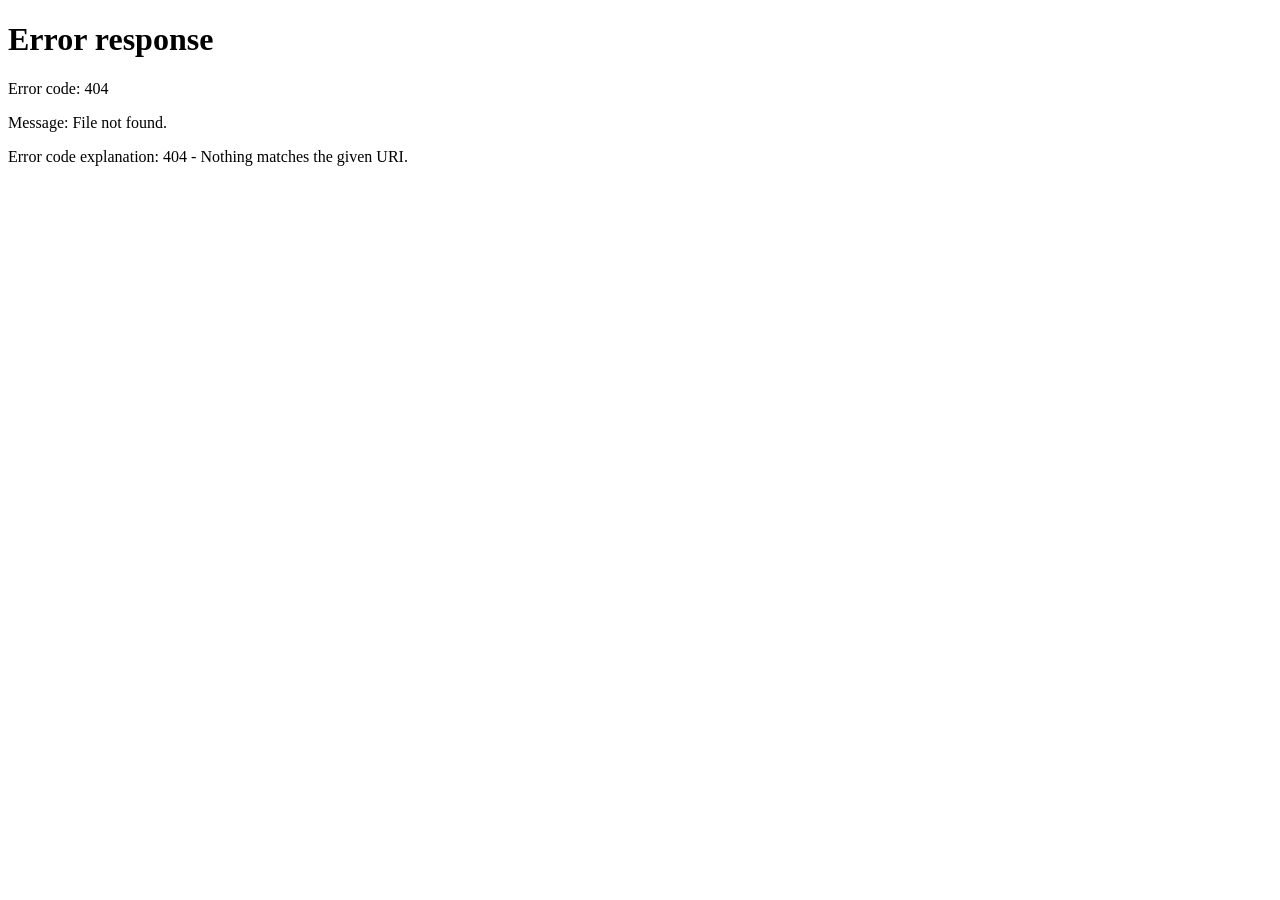
==== commit 248be214: "Retire legacy root UI and redirect to current landing" ====
--- a/web/index.html
+++ b/web/index.html
@@ -3,79 +3,28 @@
 <head>
 <meta charset="utf-8">
 <meta name="viewport" content="width=device-width,initial-scale=1,viewport-fit=cover">
-<meta name="theme-color" content="#0d5f5b">
-<meta name="description" content="CamCam — گوشی اضافه‌ات را به دوربین امن خانه تبدیل کن.">
-<link rel="preconnect" href="https://fonts.googleapis.com">
-<link rel="preconnect" href="https://fonts.gstatic.com" crossorigin>
-<link href="https://fonts.googleapis.com/css2?family=Vazirmatn:wght@400;500;600;700;800;900&display=swap" rel="stylesheet">
-<link rel="manifest" href="/static/manifest.webmanifest">
-<title>CamCam — دوربین امن خانه</title>
-<style>
-:root{
-  --paper:#f6f0e6;--paper2:#fffaf2;--ink:#173c3a;--ink2:#25514e;--muted:#6b7e79;
-  --turq:#0d6b66;--turq2:#159189;--turqSoft:#dcece8;--tile:#1d7872;
-  --saffron:#d7a73f;--clay:#ad573d;--rose:#8f3d45;--line:#d9d1c3;--line2:#c9dfda;
-  --white:#fffdf8;--danger:#a33e4c;--shadow:0 18px 60px rgba(30,67,63,.12);--shadow2:0 10px 28px rgba(30,67,63,.10)
-}
-*{box-sizing:border-box}html{scroll-behavior:smooth}body{margin:0;font-family:'Vazirmatn',Tahoma,Arial,sans-serif;color:var(--ink);background:
-  radial-gradient(circle at 10% 10%,rgba(215,167,63,.11),transparent 30%),
-  radial-gradient(circle at 90% 5%,rgba(13,107,102,.10),transparent 28%),
-  var(--paper);min-height:100vh;overflow-x:hidden}
-body:before{content:'';position:fixed;inset:0;pointer-events:none;opacity:.28;z-index:-1;background-image:
-  linear-gradient(45deg,transparent 47%,rgba(13,107,102,.08) 48%,rgba(13,107,102,.08) 52%,transparent 53%),
-  linear-gradient(-45deg,transparent 47%,rgba(215,167,63,.07) 48%,rgba(215,167,63,.07) 52%,transparent 53%);background-size:56px 56px}
-button,input{font:inherit}button{cursor:pointer}.hidden{display:none!important}.shell{width:min(1180px,100%);margin:auto;padding:0 22px}
-.nav{height:82px;display:flex;align-items:center;justify-content:space-between;gap:16px}.brand{display:flex;align-items:center;gap:11px;font-weight:900;font-size:21px;letter-spacing:-.6px}.brand small{font-size:11px;font-weight:600;color:var(--muted);display:block;letter-spacing:0}.logo{width:42px;height:42px;border-radius:14px;background:var(--turq);display:grid;place-items:center;box-shadow:0 9px 24px rgba(13,107,102,.22);position:relative;overflow:hidden}.logo:before,.logo:after{content:'';position:absolute;width:18px;height:18px;border:2px solid #f6e3ad;transform:rotate(45deg);border-radius:3px}.logo:after{width:8px;height:8px;background:#f6e3ad;border:0}.nav-actions{display:flex;gap:8px;align-items:center}
-.btn{border:1px solid var(--line);background:rgba(255,253,248,.78);color:var(--ink);padding:11px 16px;border-radius:14px;font-weight:750;transition:.2s;box-shadow:0 2px 0 rgba(24,61,58,.02)}.btn:hover{transform:translateY(-1px);border-color:#9dbdb8;background:#fff}.btn.primary{border-color:var(--turq);background:var(--turq);color:#fff;box-shadow:0 9px 22px rgba(13,107,102,.18)}.btn.primary:hover{background:#095b57}.btn.danger{color:var(--danger);border-color:#ddbec1;background:#fff9f8}.btn.small{padding:8px 11px;border-radius:11px;font-size:12px}.wide{width:100%}
-.hero{padding:74px 0 88px;display:grid;grid-template-columns:1.03fr .97fr;align-items:center;gap:54px}.eyebrow{display:inline-flex;align-items:center;gap:9px;padding:8px 12px;border:1px solid #bdd8d3;background:rgba(255,255,255,.58);border-radius:99px;color:var(--turq);font-size:13px;font-weight:700}.pulse{width:8px;height:8px;border-radius:50%;background:var(--turq2);display:inline-block;box-shadow:0 0 0 5px rgba(21,145,137,.13)}.hero h1{font-size:clamp(40px,6vw,72px);line-height:1.14;margin:18px 0 14px;letter-spacing:-2.4px}.hero h1 span{color:var(--turq)}.hero p{color:var(--muted);font-size:18px;line-height:2.05;max-width:650px}.hero-actions{display:flex;gap:9px;margin-top:24px;flex-wrap:wrap}.trustline{display:flex;gap:17px;flex-wrap:wrap;margin-top:24px;color:#61746f;font-size:12px}.trustline span:before{content:'✦';color:var(--saffron);margin-left:6px}
-.phone{width:min(100%,430px);aspect-ratio:.78;margin:auto;border:1px solid #c9bda9;background:#e9dfd0;border-radius:45px;padding:12px;box-shadow:0 30px 80px rgba(73,69,52,.20);transform:rotate(-1.2deg);position:relative}.phone:before{content:'';position:absolute;inset:-18px -22px auto auto;width:115px;height:115px;border:1px solid rgba(13,107,102,.18);transform:rotate(45deg);z-index:-1}.screen{height:100%;border-radius:34px;overflow:hidden;position:relative;background:#173c3a}.fake-video{height:61%;position:relative;background:
-  linear-gradient(rgba(20,55,53,.12),rgba(20,55,53,.18)),
-  radial-gradient(circle at 62% 34%,#c8a978 0 3%,transparent 4%),
-  linear-gradient(145deg,#7f9b8e,#496f69 55%,#234b48)}.fake-video:after{content:'● زنده';position:absolute;top:17px;right:17px;background:#fff3ec;color:var(--clay);padding:7px 10px;border-radius:99px;font-size:11px;font-weight:900;box-shadow:var(--shadow2)}.fake-grid{position:absolute;inset:0;opacity:.36;background-image:linear-gradient(rgba(255,255,255,.18) 1px,transparent 1px),linear-gradient(90deg,rgba(255,255,255,.18) 1px,transparent 1px);background-size:33.333% 33.333%}.fake-body{padding:16px;background:#173c3a;color:#fff;height:39%}.status-row{display:flex;justify-content:space-between;color:#bdd6d2;font-size:12px}.event{margin-top:12px;padding:11px;background:#214d49;border:1px solid #37635e;border-radius:15px;display:flex;align-items:center;gap:11px}.event-icon{width:39px;height:39px;background:#f0e4ca;color:#173c3a;border-radius:12px;display:grid;place-items:center;font-weight:900}.event small{color:#b8cfcb}.features{display:grid;grid-template-columns:repeat(3,1fr);gap:14px;padding-bottom:90px}.feature{background:rgba(255,253,248,.74);border:1px solid var(--line);border-radius:24px;padding:25px;box-shadow:0 8px 32px rgba(43,70,66,.06);position:relative;overflow:hidden}.feature:after{content:'';position:absolute;width:78px;height:78px;left:-28px;top:-28px;border:1px solid rgba(13,107,102,.14);transform:rotate(45deg)}.feature b{display:block;font-size:18px;margin-bottom:8px}.feature p{color:var(--muted);line-height:1.9;margin:0;font-size:14px}.feature .ico{width:43px;height:43px;border-radius:13px;display:grid;place-items:center;background:var(--turqSoft);color:var(--turq);font-size:20px;margin-bottom:18px;font-weight:900}
-.auth-wrap{min-height:calc(100vh - 82px);display:grid;place-items:center;padding:30px}.auth-card{width:min(100%,450px);background:rgba(255,253,248,.88);border:1px solid var(--line);border-radius:28px;padding:28px;box-shadow:var(--shadow);backdrop-filter:blur(18px)}.auth-card h2{margin:0 0 6px;font-size:27px}.auth-card>p{color:var(--muted);margin:0 0 23px}.field{display:grid;gap:7px;margin:14px 0}.field label{font-size:13px;color:#526963}.field input{width:100%;background:#fffdfa;border:1px solid #d2c9bb;border-radius:14px;padding:13px 14px;color:var(--ink);outline:0}.field input:focus{border-color:var(--turq);box-shadow:0 0 0 4px rgba(13,107,102,.08)}.auth-tabs{display:grid;grid-template-columns:1fr 1fr;background:#ece4d8;border-radius:13px;padding:4px;margin-bottom:18px}.auth-tabs button{background:transparent;color:var(--muted);border:0;padding:9px;border-radius:10px;font-weight:700}.auth-tabs button.active{background:#fffdf8;color:var(--turq);box-shadow:0 3px 12px rgba(53,71,65,.08)}.error{color:var(--danger);font-size:13px;min-height:19px}
-.app-layout{display:grid;grid-template-columns:218px 1fr;gap:18px;padding:8px 0 44px}.sidebar{background:rgba(255,253,248,.78);border:1px solid var(--line);border-radius:24px;padding:12px;height:fit-content;position:sticky;top:14px;box-shadow:0 8px 30px rgba(48,75,70,.06)}.side-link{display:flex;align-items:center;gap:10px;width:100%;padding:12px;border:0;background:transparent;color:var(--muted);border-radius:13px;text-align:right;margin:3px 0;font-weight:700}.side-link.active,.side-link:hover{background:var(--turqSoft);color:var(--turq)}.main{min-width:0}.topline{display:flex;align-items:center;justify-content:space-between;gap:12px;margin-bottom:18px}.topline h2,.topline h3{margin:0}.muted{color:var(--muted)}.stats{display:grid;grid-template-columns:repeat(4,1fr);gap:11px;margin-bottom:16px}.stat{padding:17px;background:rgba(255,253,248,.78);border:1px solid var(--line);border-radius:20px;position:relative;overflow:hidden}.stat:after{content:'';position:absolute;width:34px;height:34px;left:-10px;bottom:-10px;border:1px solid rgba(13,107,102,.18);transform:rotate(45deg)}.stat small{color:var(--muted);font-size:12px}.stat strong{font-size:24px;display:block;margin-top:6px;color:var(--ink)}.grid{display:grid;grid-template-columns:repeat(2,1fr);gap:14px}.panel{background:rgba(255,253,248,.86);border:1px solid var(--line);border-radius:23px;padding:18px;box-shadow:0 9px 30px rgba(45,74,69,.05)}.panel h3{margin:0 0 14px}.camera-card{border:1px solid #d3cabd;background:#fffdf8;border-radius:22px;overflow:hidden;box-shadow:0 8px 24px rgba(38,65,61,.07)}.cam-preview{aspect-ratio:16/8.7;background:
-  radial-gradient(circle at 72% 28%,rgba(215,167,63,.34),transparent 17%),
-  linear-gradient(145deg,#b7cbc3,#5f8b83 60%,#2e625d);display:grid;place-items:center;color:#f8efe0;position:relative}.cam-preview:before{content:'';position:absolute;inset:0;opacity:.25;background-image:linear-gradient(rgba(255,255,255,.32) 1px,transparent 1px),linear-gradient(90deg,rgba(255,255,255,.32) 1px,transparent 1px);background-size:33.333% 33.333%}.cam-lens{width:58px;height:58px;border:2px solid rgba(255,255,255,.65);border-radius:50%;display:grid;place-items:center;position:relative}.cam-lens:before{content:'';width:21px;height:21px;background:rgba(255,255,255,.78);border-radius:50%;box-shadow:0 0 0 8px rgba(255,255,255,.12)}.cam-preview .online,.cam-preview .offline{position:absolute;top:12px;right:12px;padding:5px 9px;border-radius:99px;font-size:11px;font-weight:800;box-shadow:0 4px 14px rgba(0,0,0,.08)}.cam-preview .online{background:#edf8f1;color:#25704a}.cam-preview .offline{background:#fff0ef;color:#9c4650}.cam-info{padding:14px}.cam-info b{display:block;font-size:16px}.cam-info small{display:block;color:var(--muted);margin-top:3px}.cam-actions{display:flex;gap:7px;margin-top:12px;flex-wrap:wrap}.empty{padding:36px 16px;text-align:center;color:var(--muted);border:1px dashed #c6bba9;background:rgba(255,253,248,.48);border-radius:18px}.modal-back{position:fixed;inset:0;background:rgba(19,45,43,.48);z-index:50;display:grid;place-items:center;padding:20px;backdrop-filter:blur(7px)}.modal{width:min(100%,540px);background:#fffdf8;border:1px solid #d5cbbc;border-radius:26px;padding:23px;box-shadow:var(--shadow)}.modal h3{margin-top:0}.pair-code{font:900 38px ui-monospace,monospace;letter-spacing:6px;text-align:center;padding:19px;background:#edf4f0;border:1px dashed #7ca8a1;color:var(--turq);border-radius:16px;margin:17px 0;direction:ltr}.video-shell{background:#173c3a;border-radius:18px;overflow:hidden;aspect-ratio:16/9;position:relative}.video-shell video{width:100%;height:100%;object-fit:contain;background:#102b2a}.live-label{position:absolute;right:12px;top:12px;background:#fff3ec;color:var(--clay);border-radius:99px;padding:6px 10px;font-size:11px;font-weight:900}.stream-note{position:absolute;left:12px;bottom:12px;background:rgba(20,54,52,.74);color:#e8f3f0;border:1px solid rgba(255,255,255,.16);border-radius:11px;padding:7px 9px;font-size:11px;backdrop-filter:blur(6px)}.list{display:grid;gap:8px}.list-row{display:flex;align-items:center;justify-content:space-between;gap:12px;background:#fffaf2;border:1px solid #e1d8ca;border-radius:14px;padding:12px}.list-row small{color:var(--muted)}.plans{display:grid;grid-template-columns:1fr 1fr;gap:12px}.plan{padding:20px;background:#fffdf8;border:1px solid #dcd2c4;border-radius:20px}.plan.pro{border-color:#91b7b1;background:linear-gradient(145deg,#f3faf7,#fffaf2)}.price{font-size:26px;font-weight:900;margin:12px 0}.toast{position:fixed;left:18px;bottom:18px;z-index:80;background:#173c3a;border:1px solid #2d5c58;color:#fff;padding:12px 15px;border-radius:14px;box-shadow:var(--shadow);max-width:min(390px,calc(100vw - 36px));font-size:13px}.desktop-only{display:block}
-@media(max-width:900px){.hero{grid-template-columns:1fr;padding-top:42px}.phone{max-width:370px}.features{grid-template-columns:1fr}.app-layout{grid-template-columns:1fr;padding-bottom:94px}.sidebar{position:fixed;z-index:40;bottom:10px;right:12px;left:12px;top:auto;display:grid;grid-template-columns:repeat(4,1fr);padding:7px;border-radius:20px;box-shadow:0 14px 45px rgba(31,64,59,.18);backdrop-filter:blur(16px)}.side-link{margin:0;justify-content:center;flex-direction:column;gap:2px;padding:8px 5px;font-size:10px;white-space:nowrap}.stats{grid-template-columns:1fr 1fr}.grid{grid-template-columns:1fr}.desktop-only{display:none}}
-@media(max-width:560px){.shell{padding:0 13px}.nav{height:68px}.brand{font-size:18px}.logo{width:36px;height:36px;border-radius:12px}.hero{padding:42px 0 56px}.hero h1{font-size:39px;letter-spacing:-1.4px}.hero p{font-size:15px}.phone{border-radius:37px}.screen{border-radius:28px}.stats{grid-template-columns:1fr 1fr}.stat{padding:14px}.stat strong{font-size:19px}.plans{grid-template-columns:1fr}.topline{align-items:flex-start;flex-direction:column}.nav .secondary-nav{display:none}.cam-actions .btn{flex:1}.panel{padding:14px}.toast{bottom:92px}}
-</style>
+<meta name="theme-color" content="#f7f1e8">
+<meta http-equiv="Cache-Control" content="no-store, no-cache, must-revalidate, max-age=0">
+<title>CamCam Pet</title>
+<style>body{margin:0;min-height:100vh;display:grid;place-items:center;background:#f7f1e8;color:#153c39;font-family:Tahoma,Arial,sans-serif}.box{text-align:center;padding:28px}.spin{width:38px;height:38px;border:4px solid #dcece8;border-top-color:#08776e;border-radius:50%;margin:0 auto 14px;animation:s .8s linear infinite}@keyframes s{to{transform:rotate(360deg)}}p{color:#71827d}</style>
 </head>
 <body>
-<div class="shell"><nav class="nav"><div class="brand"><span class="logo"></span><div>CamCam<small>نگهبان خانه</small></div></div><div class="nav-actions"><button id="cameraModeTop" class="btn secondary-nav hidden" onclick="location.href='/camera'">حالت دوربین</button><button id="authTop" class="btn" onclick="showAuth()">ورود</button><button id="dashTop" class="btn primary hidden" onclick="showDashboard()">داشبورد</button></div></nav></div>
-<main id="landing"><div class="shell"><section class="hero"><div><div class="eyebrow"><span class="pulse"></span> دوربین امن خانه، با گوشی اضافه</div><h1>خانه‌ات، همیشه<br><span>جلوی چشمت.</span></h1><p>گوشی قدیمی را کنار نگذار. با CamCam همان گوشی در چند دقیقه تبدیل می‌شود به دوربین خانه؛ تصویر زنده، ثبت حرکت، آرشیو و دسترسی امن از هرجا.</p><div class="hero-actions"><button class="btn primary" onclick="showAuth('register')">۷ روز رایگان شروع کن</button><button class="btn" onclick="location.href='/camera'">این گوشی را دوربین کن</button></div><div class="trustline"><span>اتصال امن و خصوصی</span><span>بدون خرید سخت‌افزار</span><span>مناسب موبایل</span></div></div><div class="phone"><div class="screen"><div class="fake-video"><div class="fake-grid"></div></div><div class="fake-body"><div class="status-row"><span><i class="pulse"></i> ورودی خانه · آنلاین</span><span>1080p</span></div><div class="event"><span class="event-icon">◉</span><div><b>حرکت ثبت شد</b><br><small>همین الان · ورودی خانه</small></div></div><div class="event"><span class="event-icon">▣</span><div><b>ضبط ابری فعال</b><br><small>آرشیو امن و خصوصی</small></div></div></div></div></div></section><section class="features"><div class="feature"><div class="ico">◉</div><b>نمای زنده واقعی</b><p>پخش کم‌تاخیر با WebRTC و اتصال مستقیم به دوربین ثبت‌شده در حساب شما.</p></div><div class="feature"><div class="ico">✦</div><b>امن و شخصی</b><p>هر گوشی توکن اختصاصی خودش را دارد و استریم با دسترسی کوتاه‌عمر باز می‌شود.</p></div><div class="feature"><div class="ico">◷</div><b>حرکت و آرشیو</b><p>رویدادها ثبت می‌شوند و ویدئوها بر اساس پلن به‌صورت خودکار نگهداری می‌شوند.</p></div></section></div></main>
-<section id="auth" class="hidden"><div class="auth-wrap"><div class="auth-card"><div class="auth-tabs"><button id="tabLogin" class="active" onclick="setAuthMode('login')">ورود</button><button id="tabRegister" onclick="setAuthMode('register')">ثبت‌نام</button></div><h2 id="authTitle">خوش برگشتی</h2><p id="authDesc">برای دیدن دوربین‌ها وارد حسابت شو.</p><form onsubmit="submitAuth(event)"><div class="field"><label>ایمیل</label><input id="email" type="email" autocomplete="email" required placeholder="you@example.com"></div><div class="field"><label>رمز عبور</label><input id="password" type="password" minlength="10" autocomplete="current-password" required placeholder="حداقل ۱۰ کاراکتر"></div><div id="authError" class="error"></div><button id="authSubmit" class="btn primary wide">ورود</button></form><button class="btn wide" style="margin-top:9px" onclick="showLanding()">بازگشت</button></div></div></section>
-<section id="dashboard" class="hidden"><div class="shell"><div class="app-layout"><aside class="sidebar"><button class="side-link active" onclick="switchView('home',this)">⌂ <span>خانه</span></button><button class="side-link" onclick="switchView('billing',this)">◇ <span>اشتراک</span></button><button class="side-link" onclick="location.href='/camera'">◉ <span>دوربین</span></button><button class="side-link" onclick="logout()">↪ <span>خروج</span></button></aside><div class="main"><div id="homeView"><div class="topline"><div><h2>دوربین‌های من</h2><div id="accountLine" class="muted"></div></div><button class="btn primary" onclick="addCamera()">＋ افزودن دوربین</button></div><div class="stats"><div class="stat"><small>وضعیت پلن</small><strong id="planStat">—</strong></div><div class="stat"><small>دوربین‌ها</small><strong id="camStat">—</strong></div><div class="stat"><small>آنلاین</small><strong id="onlineStat">—</strong></div><div class="stat"><small>مدت نگهداری</small><strong id="retentionStat">—</strong></div></div><div id="cameraGrid" class="grid"></div><div id="detailPanel" class="panel hidden" style="margin-top:14px"><div class="topline"><h3 id="detailTitle">نمای زنده</h3><button class="btn small" onclick="closeDetail()">بستن</button></div><div id="videoBox" class="video-shell"><video id="liveVideo" autoplay playsinline controls muted></video><span id="liveState" class="live-label">در حال اتصال</span><span id="streamNote" class="stream-note">در حال آماده‌سازی تصویر…</span></div><div class="grid" style="margin-top:14px"><div><h3>رویدادهای اخیر</h3><div id="eventList" class="list"></div></div><div><h3>آرشیو ضبط</h3><div id="recordList" class="list"></div></div></div></div></div><div id="billingView" class="hidden"><div class="topline"><div><h2>اشتراک CamCam</h2><div class="muted">پلن مناسب تعداد دوربین و مدت آرشیو را انتخاب کن.</div></div></div><div id="plans" class="plans"></div><div class="panel" style="margin-top:14px"><h3>سابقه پرداخت</h3><div id="paymentList" class="list"></div></div></div></div></div></div></section>
-<div id="modalBack" class="modal-back hidden"><div class="modal" id="modal"></div></div><div id="toast" class="toast hidden"></div>
+<div class="box"><div class="spin"></div><b>در حال باز کردن CamCam Pet…</b><p>نسخه جدید لندینگ بارگذاری می‌شود.</p></div>
 <script>
-let authMode='login',me=null,devices=[],watchPC=null,watchRetryTimer=null;
-const $=id=>document.getElementById(id);const esc=s=>String(s??'').replace(/[&<>"']/g,m=>({'&':'&amp;','<':'&lt;','>':'&gt;','"':'&quot;',"'":'&#039;'}[m]));const sleep=ms=>new Promise(r=>setTimeout(r,ms));
-async function api(url,opt={}){let r;try{r=await fetch(url,{credentials:'include',headers:{'Content-Type':'application/json',...(opt.headers||{})},...opt})}catch{throw new Error('ارتباط با سرور قطع شد؛ دوباره تلاش می‌کنم.')}let data=null;try{data=await r.json()}catch{}if(!r.ok){const messages={401:'برای ادامه دوباره وارد حسابت شو.',402:'پلن حساب فعال نیست.',404:'مورد درخواستی پیدا نشد.',429:'درخواست‌ها زیاد شده؛ چند لحظه بعد دوباره امتحان کن.'};const e=new Error(data?.detail||messages[r.status]||'خطای ارتباط با سرور');e.status=r.status;throw e}return data}
-function section(name){['landing','auth','dashboard'].forEach(x=>$(x).classList.toggle('hidden',x!==name));scrollTo(0,0)}
-function showLanding(){section('landing')}function showAuth(mode='login'){setAuthMode(mode);section('auth')}function showDashboard(){section('dashboard');loadDashboard()}
-function setAuthMode(mode){authMode=mode;$('tabLogin').classList.toggle('active',mode==='login');$('tabRegister').classList.toggle('active',mode==='register');$('authTitle').textContent=mode==='login'?'خوش برگشتی':'حساب CamCam بساز';$('authDesc').textContent=mode==='login'?'برای دیدن دوربین‌ها وارد حسابت شو.':'۷ روز رایگان؛ بدون پرداخت اولیه.';$('authSubmit').textContent=mode==='login'?'ورود':'ساخت حساب';$('password').autocomplete=mode==='login'?'current-password':'new-password';$('authError').textContent=''}
-async function submitAuth(e){e.preventDefault();$('authError').textContent='';try{await api('/api/auth/'+(authMode==='login'?'login':'register'),{method:'POST',body:JSON.stringify({email:$('email').value,password:$('password').value})});await boot();showDashboard();toast(authMode==='login'?'وارد شدی':'حسابت ساخته شد؛ دوره رایگان فعال است')}catch(err){$('authError').textContent=err.message}}
-async function logout(){try{await api('/api/auth/logout',{method:'POST'})}catch{}me=null;section('landing');syncNav()}
-function syncNav(){const on=!!me;$('authTop').classList.toggle('hidden',on);$('dashTop').classList.toggle('hidden',!on);$('cameraModeTop').classList.toggle('hidden',!on)}
-async function boot(){try{me=await api('/api/me');syncNav()}catch{me=null;syncNav()}const q=new URLSearchParams(location.search);if(q.get('payment')){toast(q.get('payment')==='success'?'پرداخت با موفقیت ثبت شد':q.get('payment')==='pending'?'پرداخت در حال بررسی است':'پرداخت تکمیل نشد');history.replaceState({},'',location.pathname)}}
-function fmtDate(v){if(!v)return'—';try{return new Date(v).toLocaleString('fa-IR')}catch{return v}}function toman(r){return Math.round(Number(r)/10).toLocaleString('fa-IR')+' تومان'}
-function entitlementLabel(p){return({trial:'آزمایشی',starter:'پایه',pro:'حرفه‌ای',expired:'منقضی'})[p]||p}
-async function loadDashboard(){try{me=await api('/api/me');devices=await api('/api/devices');$('accountLine').textContent=me.email;$('planStat').textContent=entitlementLabel(me.entitlement.plan);$('camStat').textContent=devices.length+' / '+me.entitlement.camera_limit;$('onlineStat').textContent=devices.filter(d=>d.online).length;$('retentionStat').textContent=me.entitlement.retention_days+' روز';renderDevices();loadBilling()}catch(e){if(e.status===401){me=null;syncNav();showAuth()}else toast(e.message)}}
-function renderDevices(){const grid=$('cameraGrid');if(!devices.length){grid.innerHTML='<div class="empty" style="grid-column:1/-1">هنوز دوربینی اضافه نکردی.<br><br><button class="btn primary" onclick="addCamera()">اولین دوربین را اضافه کن</button></div>';return}grid.innerHTML=devices.map(d=>`<div class="camera-card"><div class="cam-preview"><span class="${d.online?'online':'offline'}">${d.online?'● آنلاین':'● آفلاین'}</span><span class="cam-lens"></span></div><div class="cam-info"><b>${esc(d.name)}</b><small>${d.last_seen_at?'آخرین ارتباط: '+fmtDate(d.last_seen_at):'هنوز متصل نشده'}</small><div class="cam-actions"><button class="btn small primary" onclick="watch('${d.id}','${esc(d.name)}')">نمای زنده</button><button class="btn small" onclick="pairCode('${d.id}')">کد اتصال</button><button class="btn small danger" onclick="removeCamera('${d.id}')">حذف</button></div></div></div>`).join('')}
-async function addCamera(){const name=prompt('اسم دوربین را وارد کن (مثلاً ورودی خانه):','دوربین خانه');if(!name)return;try{const d=await api('/api/devices',{method:'POST',body:JSON.stringify({name})});showPairModal(d.pairing_code);await loadDashboard()}catch(e){toast(e.message)}}
-async function pairCode(id){try{const d=await api(`/api/devices/${id}/pair-code`,{method:'POST'});showPairModal(d.pairing_code)}catch(e){toast(e.message)}}
-function showPairModal(code){$('modal').innerHTML=`<h3>اتصال گوشی دوربین</h3><p class="muted">روی گوشی‌ای که می‌خواهی دوربین شود، <b>camcam.smarbiz.sbs/camera</b> را باز کن و این کد یک‌بارمصرف را وارد کن. کد ۱۰ دقیقه اعتبار دارد.</p><div class="pair-code">${esc(code)}</div><button class="btn primary wide" onclick="location.href='/camera'">باز کردن حالت دوربین روی همین گوشی</button><button class="btn wide" style="margin-top:8px" onclick="closeModal()">بستن</button>`;$('modalBack').classList.remove('hidden')}function closeModal(){$('modalBack').classList.add('hidden')}
-async function removeCamera(id){if(!confirm('این دوربین از حسابت حذف شود؟'))return;try{await api(`/api/devices/${id}`,{method:'DELETE'});await loadDashboard()}catch(e){toast(e.message)}}
-function waitIce(pc){return pc.iceGatheringState==='complete'?Promise.resolve():new Promise(ok=>{let done=false;const finish=()=>{if(done)return;done=true;pc.removeEventListener('icegatheringstatechange',f);ok()};const f=()=>{if(pc.iceGatheringState==='complete')finish()};pc.addEventListener('icegatheringstatechange',f);setTimeout(finish,4200)})}
-function newPeer(){return new RTCPeerConnection({iceServers:[{urls:'stun:stun.l.google.com:19302'}],iceCandidatePoolSize:1})}
-async function connectViewer(a){const pc=newPeer();pc.addTransceiver('video',{direction:'recvonly'});pc.addTransceiver('audio',{direction:'recvonly'});const media=new MediaStream();pc.ontrack=e=>{media.addTrack(e.track);$('liveVideo').srcObject=media;$('liveVideo').play().catch(()=>{})};const offer=await pc.createOffer();await pc.setLocalDescription(offer);await waitIce(pc);let r;try{r=await fetch(a.whep_url,{method:'POST',headers:{'Content-Type':'application/sdp','Authorization':'Bearer '+a.token},body:pc.localDescription.sdp})}catch{pc.close();const e=new Error('به سرور تصویر وصل نشدم.');e.status=0;throw e}if(!r.ok){const status=r.status;pc.close();const e=new Error(status===404?'دوربین روشن است اما استریم هنوز آماده نشده.':status===401?'مجوز نمای زنده پذیرفته نشد.':'استریم پاسخ نداد ('+status+')');e.status=status;throw e}const sdp=await r.text();await pc.setRemoteDescription({type:'answer',sdp});return pc}
-async function watch(id,name){closeDetail(false);clearTimeout(watchRetryTimer);$('detailPanel').classList.remove('hidden');$('detailTitle').textContent=name;$('liveState').textContent='در حال اتصال';$('streamNote').textContent='در حال گرفتن مسیر امن تصویر…';$('eventList').innerHTML='<div class="muted">در حال دریافت…</div>';$('recordList').innerHTML='<div class="muted">در حال دریافت…</div>';$('detailPanel').scrollIntoView({behavior:'smooth',block:'start'});loadEvents(id);loadRecordings(id);try{const a=await api(`/api/devices/${id}/watch-token`,{method:'POST'});let lastErr=null;for(let attempt=0;attempt<4;attempt++){try{$('streamNote').textContent=attempt?'استریم هنوز آماده نیست؛ تلاش دوباره '+(attempt+1)+' از ۴…':'در حال برقراری اتصال زنده…';watchPC=await connectViewer(a);lastErr=null;break}catch(e){lastErr=e;if(![0,404,409,503].includes(e.status)||attempt===3)break;await sleep(900+attempt*700)}}if(lastErr)throw lastErr;$('liveState').textContent='● زنده';$('streamNote').textContent='اتصال برقرار شد';const pc=watchPC;pc.onconnectionstatechange=()=>{if(pc!==watchPC)return;const s=pc.connectionState;if(s==='connected'){$('liveState').textContent='● زنده';$('streamNote').textContent='تصویر زنده برقرار است'}else if(s==='connecting'||s==='new'){$('liveState').textContent='در حال اتصال'}else if(s==='failed'||s==='disconnected'){$('liveState').textContent='اتصال قطع شد';$('streamNote').textContent='در حال بازیابی اتصال…';clearTimeout(watchRetryTimer);watchRetryTimer=setTimeout(()=>{if(!$('detailPanel').classList.contains('hidden'))watch(id,name)},2200)}}}catch(e){$('liveState').textContent='تصویر آماده نیست';$('streamNote').textContent=e.message;toast(e.message)}}
-function closeDetail(hide=true){clearTimeout(watchRetryTimer);if(watchPC){watchPC.onconnectionstatechange=null;watchPC.close();watchPC=null}const v=$('liveVideo');if(v&&v.srcObject){v.srcObject.getTracks().forEach(t=>t.stop());v.srcObject=null}if(hide)$('detailPanel').classList.add('hidden')}
-async function loadEvents(id){try{const a=await api(`/api/devices/${id}/events`);$('eventList').innerHTML=a.length?a.slice(0,30).map(e=>`<div class="list-row"><div><b>${e.kind==='motion'?'حرکت':esc(e.kind)}</b><br><small>${fmtDate(e.created_at)}</small></div>${e.confidence!=null?`<span>${e.confidence}%</span>`:''}</div>`).join(''):'<div class="empty">هنوز رویدادی ثبت نشده.</div>'}catch(e){$('eventList').innerHTML='<div class="error">'+esc(e.message)+'</div>'}}
-async function loadRecordings(id){try{const a=await api(`/api/devices/${id}/recordings`);$('recordList').innerHTML=a.length?a.slice(0,30).map(r=>`<div class="list-row"><div><b>ویدئو</b><br><small>${fmtDate(r.created_at)} · ${(r.size/1048576).toFixed(1)} MB</small></div><a class="btn small" href="${esc(r.url)}" target="_blank">پخش</a></div>`).join(''):'<div class="empty">هنوز فایل ضبط‌شده‌ای نیست.</div>'}catch(e){$('recordList').innerHTML='<div class="error">'+esc(e.message)+'</div>'}}
-async function loadBilling(){try{const plans=await api('/api/plans');const grouped={starter:plans.filter(p=>p.name==='Starter'),pro:plans.filter(p=>p.name==='Pro')};$('plans').innerHTML=['starter','pro'].map(k=>{const p=grouped[k][0],year=grouped[k][1];return`<div class="plan ${k==='pro'?'pro':''}"><b>${k==='pro'?'حرفه‌ای':'پایه'}</b><div class="price">${toman(p.amount_rial)} <small class="muted" style="font-size:12px">/ ماه</small></div><div class="muted">${p.cameras} دوربین · ${p.retention_days} روز آرشیو</div><button class="btn primary wide" style="margin-top:16px" onclick="checkout('${p.code}')">خرید ماهانه</button><button class="btn wide" style="margin-top:7px" onclick="checkout('${year.code}')">سالانه · ${toman(year.amount_rial)}</button></div>`}).join('');const pays=await api('/api/billing/payments');$('paymentList').innerHTML=pays.length?pays.map(p=>`<div class="list-row"><div><b>${esc(p.plan_code)}</b><br><small>${fmtDate(p.created_at)}</small></div><div>${toman(p.amount_rial)}<br><small>${esc(p.status)}</small></div></div>`).join(''):'<div class="empty">پرداختی ثبت نشده.</div>'}catch(e){console.error(e)}}
-async function checkout(code){try{const x=await api('/api/billing/checkout',{method:'POST',body:JSON.stringify({plan_code:code})});location.href=x.redirect_url}catch(e){toast(e.message)}}
-function switchView(view,el){document.querySelectorAll('.side-link').forEach(x=>x.classList.remove('active'));if(el)el.classList.add('active');$('homeView').classList.toggle('hidden',view!=='home');$('billingView').classList.toggle('hidden',view!=='billing');if(view==='billing')loadBilling()}
-function toast(msg){$('toast').textContent=msg;$('toast').classList.remove('hidden');clearTimeout(window._tt);window._tt=setTimeout(()=>$('toast').classList.add('hidden'),5200)}
-$('modalBack').addEventListener('click',e=>{if(e.target===$('modalBack'))closeModal()});if('serviceWorker'in navigator)navigator.serviceWorker.register('/static/sw.js').catch(()=>{});boot();
+(async()=>{
+  try{
+    if('serviceWorker' in navigator){
+      const regs=await navigator.serviceWorker.getRegistrations();
+      await Promise.all(regs.map(r=>r.unregister().catch(()=>false)));
+    }
+    if('caches' in window){
+      const keys=await caches.keys();
+      await Promise.all(keys.map(k=>caches.delete(k)));
+    }
+  }catch(_){ }
+  location.replace('/landing?legacy='+Date.now());
+})();
 </script>
-</body></html>+<noscript><meta http-equiv="refresh" content="0;url=/landing"></noscript>
+</body>
+</html>
